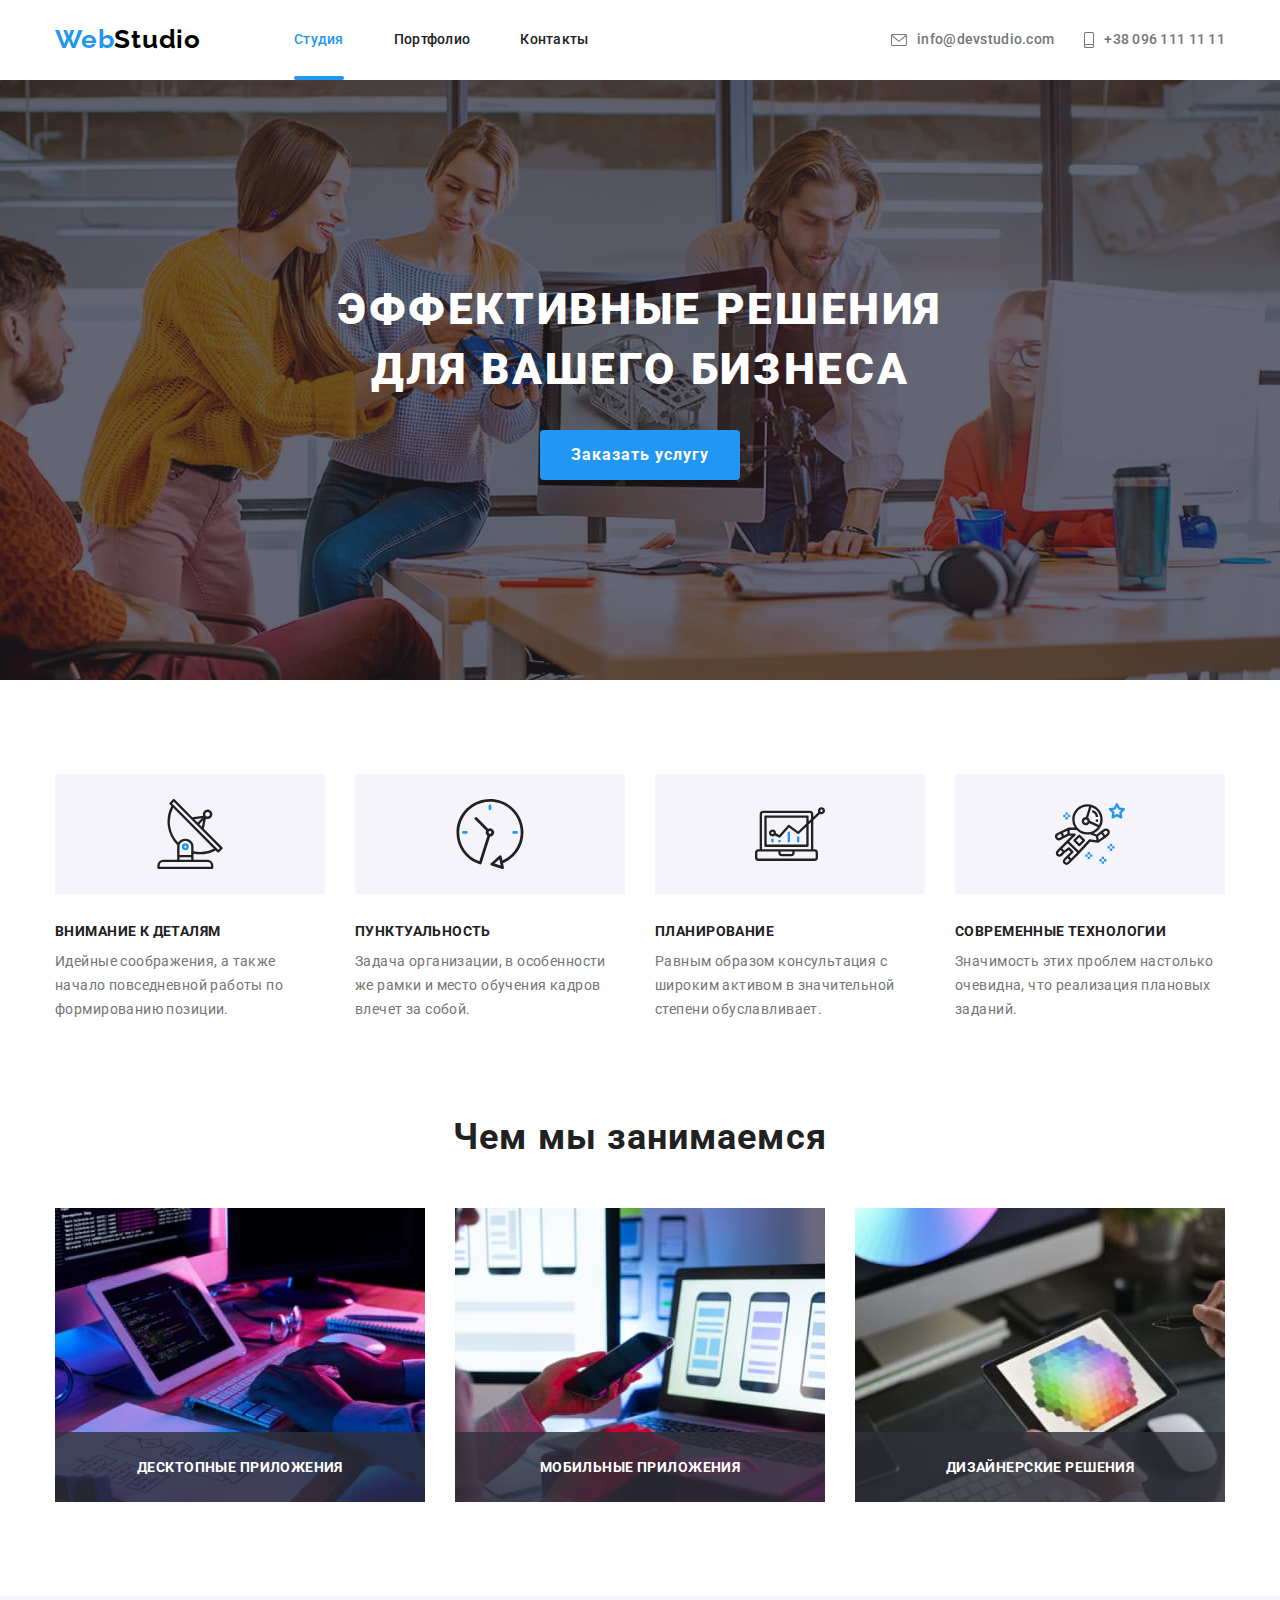
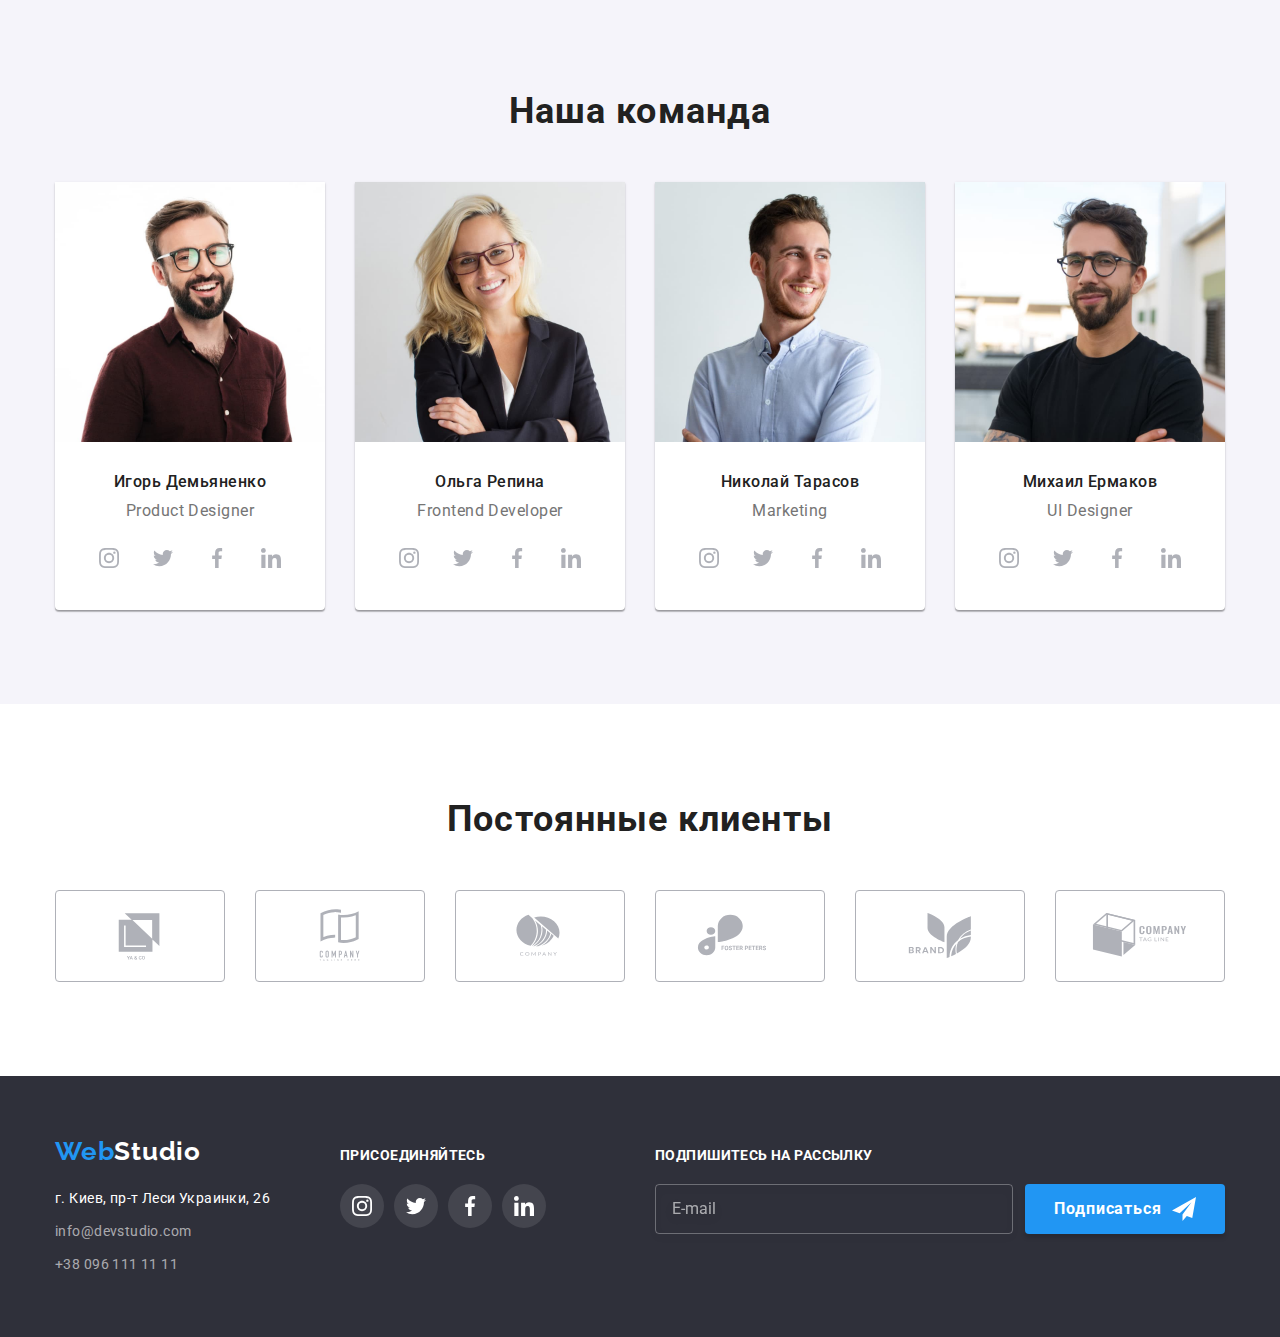
==== index.html @ e4713b00 "Initial commit" ====
<!DOCTYPE html>
<html lang="ru">
	<head>
		<meta charset="UTF-8" />
		<meta http-equiv="X-UA-Compatible" content="IE=edge" />
		<meta name="viewport" content="width=device-width, initial-scale=1.0" />
		<title lang="en">Web Studio</title>
		<!-- Fonts -->
		<link rel="preconnect" href="https://fonts.googleapis.com" />
		<link rel="preconnect" href="https://fonts.gstatic.com" crossorigin />
		<link
			href="https://fonts.googleapis.com/css2?family=Raleway:wght@700&family=Roboto:wght@400;500;700;900&display=swap"
			rel="stylesheet"
		/>
		<!-- Modern-normalize-->
		<link
			rel="stylesheet"
			href="https://cdnjs.cloudflare.com/ajax/libs/modern-normalize/1.1.0/modern-normalize.min.css"
		/>
		<!-- Styles -->
		<link rel="stylesheet" href="./css/styles.css" />
	</head>

	<body>
		<!--Cекція хедер-->
		<header>
			<div class="header-container container">
				<nav class="nav-container">
					<a class="header-logo logo link" lang="en" href="./index.html">Web<span class="logo-header">Studio</span></a>

					<ul class="site-nav list">
						<li class="items"><a class="link current-page" href="./index.html">Студия</a></li>
						<li class="items"><a class="link" href="./portfolio.html">Портфолио</a></li>
						<li class="items"><a class="link" href="#">Контакты</a></li>
					</ul>
				</nav>

				<ul class="header-contact list">
					<li class="items">
						<a class="link" href="mailto:info@devstudio.com">
							<svg class="header-contact-icon" width="16px" height="12px">
								<use href="./images/icons.svg#envelope"></use>
							</svg>
							info@devstudio.com</a
						>
					</li>
					<li class="items"
						><a class="link" href="tel:+380961111111">
							<svg class="header-contact-icon" width="10px" height="16px">
								<use href="./images/icons.svg#smartphone"></use>
							</svg>
							+38 096 111 11 11</a
						></li
					>
				</ul>
			</div>
		</header>

		<!--Cекція унікального контенту на сторінці-->
		<main>
			<!--Cекція герой-->
			<section class="hero">
				<div class="hero-container container">
					<h1 class="hero-title">
						Эффективные решения <br />
						для вашего бизнеса
					</h1>
					<button class="primary-button hero-btn" type="button" data-modal-open>Заказать услугу</button>
				</div>
			</section>

			<!--Cекція переваги компанії-->
			<section class="section benefits">
				<div class="container">
					<h2 class="visually-hidden">Преимущества компании</h2>
					<ul class="benefits-list list">
						<li class="benefits-items">
							<div class="benefits-pic">
								<svg class="benefits-icon" width="70px" height="70px">
									<use href="./images/icons.svg#antenna"></use>
								</svg>
							</div>
							<h3 class="subtitle">Внимание к деталям</h3>
							<p class="desc"> Идейные соображения, а также начало повседневной работы по формированию позиции. </p>
						</li>
						<li class="benefits-items">
							<div class="benefits-pic">
								<svg class="benefits-icon" width="70px" height="70px">
									<use href="./images/icons.svg#clock"></use>
								</svg>
							</div>
							<h3 class="subtitle">Пунктуальность</h3>
							<p class="desc"> Задача организации, в особенности же рамки и место обучения кадров влечет за собой. </p>
						</li>
						<li class="benefits-items">
							<div class="benefits-pic">
								<svg class="benefits-icon" width="70px" height="70px">
									<use href="./images/icons.svg#diagram"></use>
								</svg>
							</div>
							<h3 class="subtitle">Планирование</h3>
							<p class="desc"> Равным образом консультация с широким активом в значительной степени обуславливает. </p>
						</li>
						<li class="benefits-items">
							<div class="benefits-pic">
								<svg class="benefits-icon" width="70px" height="70px">
									<use href="./images/icons.svg#astronaut"></use>
								</svg>
							</div>
							<h3 class="subtitle">Современные технологии</h3>
							<p class="desc"> Значимость этих проблем настолько очевидна, что реализация плановых заданий. </p>
						</li>
					</ul>
				</div>
			</section>

			<!-- Ceкція work -->
			<section class="section work">
				<div class="container">
					<h2 class="title">Чем мы занимаемся</h2>
					<ul class="work-list list">
						<li class="work-items">
							<img src="./images/work-1.jpg" alt="Процесс написания кода" width="370" height="294" />
							<p class="work-desc">Десктопные приложения</p>
						</li>
						<li class="work-items">
							<img
								src="./images/work-2.jpg"
								alt="Работа с дизайном сайта для мобильной версии"
								width="370"
								height="294"
							/>
							<p class="work-desc">Мобильные приложения</p>
						</li>
						<li class="work-items">
							<img src="./images/work-3.jpg" alt="Работа с цветом" width="370" height="294" />
							<p class="work-desc">Дизайнерские решения</p>
						</li>
					</ul>
				</div>
			</section>

			<!-- Ceкція team -->
			<section class="section team">
				<div class="container">
					<h2 class="title">Наша команда</h2>
					<ul class="team-list list">
						<li class="team-item item">
							<img class="image" src="./images/team-1.jpg" alt="Игорь Демьяненко" width="270" height="260" />
							<div class="team-box">
								<h3 class="subtitle">Игорь Демьяненко</h3>
								<p class="desc" lang="en">Product Designer</p>
								<ul class="team-socials list">
									<li class="team-socials-item">
										<a class="team-socials-link" href="#" aria-label="instagram-link">
											<svg class="team-icon" width="20px" height="20px">
												<use href="./images/icons.svg#instagram"></use>
											</svg>
										</a>
									</li>
									<li class="team-socials-item"
										><a class="team-socials-link" href="#" aria-label="twitter-link">
											<svg class="team-icon" width="20px" height="20px">
												<use href="./images/icons.svg#twitter"></use></svg
										></a>
									</li>
									<li class="team-socials-item">
										<a class="team-socials-link" href="#" aria-label="facebook-link"
											><svg class="team-icon" width="20px" height="20px">
												<use href="./images/icons.svg#facebook"></use></svg
										></a>
									</li>
									<li class="team-socials-item">
										<a class="team-socials-link" href="#" aria-label="linkedin-link"
											><svg class="team-icon" width="20px" height="20px">
												<use href="./images/icons.svg#linkedin"></use></svg
										></a>
									</li>
								</ul>
							</div>
						</li>
						<li class="team-item item">
							<img class="image" src="./images/team-2.jpg" alt="Ольга Репина" width="270" height="260" />
							<div class="team-box">
								<h3 class="subtitle">Ольга Репина</h3>
								<p class="desc" lang="en">Frontend Developer</p>
								<ul class="team-socials list">
									<li class="team-socials-item">
										<a class="team-socials-link" href="#" aria-label="instagram-link">
											<svg class="team-icon" width="20px" height="20px">
												<use href="./images/icons.svg#instagram"></use>
											</svg>
										</a>
									</li>
									<li class="team-socials-item"
										><a class="team-socials-link" href="#" aria-label="twitter-link">
											<svg class="team-icon" width="20px" height="20px">
												<use href="./images/icons.svg#twitter"></use></svg
										></a>
									</li>
									<li class="team-socials-item">
										<a class="team-socials-link" href="#" aria-label="facebook-link"
											><svg class="team-icon" width="20px" height="20px">
												<use href="./images/icons.svg#facebook"></use></svg
										></a>
									</li>
									<li class="team-socials-item">
										<a class="team-socials-link" href="#" aria-label="linkedin-link"
											><svg class="team-icon" width="20px" height="20px">
												<use href="./images/icons.svg#linkedin"></use></svg
										></a>
									</li>
								</ul>
							</div>
						</li>
						<li class="team-item item">
							<img class="image" src="./images/team-3.jpg" alt="Николай Тарасов" width="270" height="260" />
							<div class="team-box">
								<h3 class="subtitle">Николай Тарасов</h3>
								<p class="desc" lang="en">Marketing</p>
								<ul class="team-socials list">
									<li class="team-socials-item">
										<a class="team-socials-link" href="#" aria-label="instagram-link">
											<svg class="team-icon" width="20px" height="20px">
												<use href="./images/icons.svg#instagram"></use>
											</svg>
										</a>
									</li>
									<li class="team-socials-item"
										><a class="team-socials-link" href="#" aria-label="twitter-link">
											<svg class="team-icon" width="20px" height="20px">
												<use href="./images/icons.svg#twitter"></use></svg
										></a>
									</li>
									<li class="team-socials-item">
										<a class="team-socials-link" href="#" aria-label="facebook-link"
											><svg class="team-icon" width="20px" height="20px">
												<use href="./images/icons.svg#facebook"></use></svg
										></a>
									</li>
									<li class="team-socials-item">
										<a class="team-socials-link" href="#" aria-label="linkedin-link"
											><svg class="team-icon" width="20px" height="20px">
												<use href="./images/icons.svg#linkedin"></use></svg
										></a>
									</li>
								</ul>
							</div>
						</li>
						<li class="team-item item">
							<img class="image" src="./images/team-4.jpg" alt="Михаил Ермаков" width="270" height="260" />
							<div class="team-box">
								<h3 class="subtitle">Михаил Ермаков</h3>
								<p class="desc" lang="en">UI Designer</p>
								<ul class="team-socials list">
									<li class="team-socials-item">
										<a class="team-socials-link" href="#" aria-label="instagram-link">
											<svg class="team-icon" width="20px" height="20px">
												<use href="./images/icons.svg#instagram"></use>
											</svg>
										</a>
									</li>
									<li class="team-socials-item"
										><a class="team-socials-link" href="#" aria-label="twitter-link">
											<svg class="team-icon" width="20px" height="20px">
												<use href="./images/icons.svg#twitter"></use></svg
										></a>
									</li>
									<li class="team-socials-item">
										<a class="team-socials-link" href="#" aria-label="facebook-link"
											><svg class="team-icon" width="20px" height="20px">
												<use href="./images/icons.svg#facebook"></use></svg
										></a>
									</li>
									<li class="team-socials-item">
										<a class="team-socials-link" href="#" aria-label="linkedin-link"
											><svg class="team-icon" width="20px" height="20px">
												<use href="./images/icons.svg#linkedin"></use></svg
										></a>
									</li>
								</ul>
							</div>
						</li>
					</ul>
				</div>
			</section>

			<!-- Секція clients -->
			<section class="section clients">
				<div class="container">
					<h2 class="clients-title title">Постоянные клиенты</h2>
					<ul class="clients-list list">
						<li class="clients-item item"
							><a class="clients-link link" href="#"
								><svg class="clients-icon" width="106px" height="60px">
									<use href="./images/icons.svg#logo-1"></use></svg></a
						></li>
						<li class="clients-item item"
							><a class="clients-link link" href="#"
								><svg class="clients-icon" width="106px" height="60px">
									<use href="./images/icons.svg#logo-2"></use></svg></a
						></li>
						<li class="clients-item item"
							><a class="clients-link link" href="#"
								><svg class="clients-icon" width="106px" height="60px">
									<use href="./images/icons.svg#logo-3"></use></svg></a
						></li>
						<li class="clients-item item"
							><a class="clients-link link" href="#"
								><svg class="clients-icon" width="106px" height="60px">
									<use href="./images/icons.svg#logo-4"></use></svg></a
						></li>
						<li class="clients-item item"
							><a class="clients-link link" href="#"
								><svg class="clients-icon" width="106px" height="60px">
									<use href="./images/icons.svg#logo-5"></use></svg></a
						></li>
						<li class="clients-item item"
							><a class="clients-link link" href="#"
								><svg class="clients-icon" width="106px" height="60px">
									<use href="./images/icons.svg#logo-6"></use></svg></a
						></li>
					</ul>
				</div>
			</section>
		</main>

		<!--Cекція футер-->
		<footer class="footer">
			<div class="footer-container container">
				<div class="fotter-adress-block">
					<a class="footer-logo logo link" lang="en" href="./index.html">Web<span class="logo-footer">Studio</span></a>
					<address>
						<ul class="list">
							<li class="address-items">
								<a
									class="address link"
									href="https://goo.gl/maps/EDcTi23JJFDcdNwB6"
									target="_blank"
									rel="noopener norefferer "
								>
									г. Киев, пр-т Леси Украинки, 26
								</a>
							</li>
							<li class="address-items">
								<a class="contact link" href="mailto:info@devstudio.com">info@devstudio.com</a>
							</li>
							<li class="address-items">
								<a class="contact link" href="tel:+380961111111">+38 096 111 11 11</a>
							</li>
						</ul>
					</address>
				</div>
				<div class="footer-socials-block">
					<strong class="footer-socials-subtitle">Присоединяйтесь</strong>
					<ul class="footer-socials list">
						<li class="footer-socials-item">
							<a class="footer-socials-link" href="#" aria-label="instagram-link">
								<svg class="footer-socials-icon" width="20px" height="20px">
									<use href="./images/icons.svg#instagram"></use>
								</svg>
							</a>
						</li>
						<li class="footer-socials-item">
							<a class="footer-socials-link" href="#" aria-label="twitter-link">
								<svg class="footer-socials-icon" width="20px" height="20px">
									<use href="./images/icons.svg#twitter"></use></svg
							></a>
						</li>
						<li class="footer-socials-item">
							<a class="footer-socials-link" href="#" aria-label="facebook-link"
								><svg class="footer-socials-icon" width="20px" height="20px">
									<use href="./images/icons.svg#facebook"></use></svg
							></a>
						</li>
						<li class="footer-socials-item">
							<a class="footer-socials-link" href="#" aria-label="linkedin-link"
								><svg class="footer-socials-icon" width="20px" height="20px">
									<use href="./images/icons.svg#linkedin"></use></svg
							></a>
						</li>
					</ul>
				</div>
				<div class="footer-form-feild">
					<strong class="footer-form-subtitle">Подпишитесь на рассылку</strong>

					<form class="footer-form" autocomplete="off">
						<input
							class="footer-form-input"
							type="email"
							name="mailing-email"
							id="mailing-email"
							placeholder="E-mail"
						/>
						<button class="primary-button footer-btn" type="submit">
							Подписаться
							<svg class="footer-form-icon" width="24px" height="24px">
								<use href="./images/icons.svg#icon-send"></use>
							</svg>
						</button>
					</form>
				</div>
			</div>
		</footer>

		<!-- Модальне вікно -->
		<div class="backdrop is-hidden" data-modal>
			<div class="modal">
				<button class="modal-close-btn" type="button" data-modal-close>
					<svg width="18px" height="18px">
						<use href="./images/icons.svg#icon-close"></use>
					</svg>
				</button>
				<form class="modal-form" autocomplete="off">
					<p class="modal-form-subtitle">Оставьте свои данные, мы вам перезвоним</p>

					<label class="modal-form-label" for="user-name">Имя</label>
					<div class="modal-form-field">
						<input class="modal-form-input" type="text" name="name" id="user-name" required />
						<svg class="modal-form-icon" width="18px" height="18px">
							<use href="./images/icons.svg#person-black"></use>
						</svg>
					</div>

					<label class="modal-form-label" for="phone_number">Телефон</label>
					<div class="modal-form-field">
						<input class="modal-form-input" type="tel" name="tel" id="phone_number" required />
						<svg class="modal-form-icon" width="20px" height="20px">
							<use href="./images/icons.svg#phone-black"></use></svg
					></div>

					<label class="modal-form-label" for="user-email">Почта</label>
					<div class="modal-form-field">
						<input class="modal-form-input" type="email" name="email" id="user-email" required />
						<svg class="modal-form-icon" width="18px" height="18px">
							<use href="./images/icons.svg#email-black"></use></svg
					></div>

					<label class="modal-form-label" for="user-coment">Комментарий</label>
					<textarea class="modal-form-textarea" name="coment" id="user-coment" placeholder="Введите текст"></textarea>

					<label class="modal-form-checkbox">
						<input class="modal-agreement-input visually-hidden" type="checkbox" name="user-agreement" required />
						<span class="modal-agreement-wrapper">
							<svg class="modal-agreement-icon" width="16px" height="15px">
								<use href="./images/icons.svg#icon-check"></use>
							</svg>
						</span>
						<span class="modal-agreement-text"
							>Соглашаюсь с рассылкой и принимаю
							<span class="modal-agreement-contract">Условия договора </span>
						</span>
					</label>

					<button class="primary-button modal-submit-btn" type="submit">Отправить</button>
				</form>
			</div>
		</div>
		<script src="./js/modal.js"></script>
	</body>
</html>
---- css/styles.css ----
/* Колір основного тексту #212121; */
/* Колір другорядного тексту #757575; */
/* Колір  акценту  #2196F3; */
/* Білий колір #ffffff */
/* Колір другорядного фону #F5F4FA */
/* Колір фону hero та футера background: #2F303A */

:root {
	/* Colors */
	--primary-text-color: #212121;
	--desc-text-color: #757575;
	--accent-color: #2196f3;
	--light-text-color: #ffffff;
	--address-text-color: rgba(255, 255, 255, 0.6);
	--logo-dark-color: #000000;

	--hover-btn-color: #188ce8;
	--main-background-color: #ffffff;
	--primary-background-color: #2f303a;
	--secondary-background-color: #f5f4fa;
	--primary-icon-color: #afb1b8;

	/* Fonts */
	--primary-font-family: "Roboto", sans-serif;
	--secondary-font-family: "Raleway", sans-serif;

	--primary-font-size: 14px;
	--primary-letter-spacing: 0.03em;

	/* Others */
	--items: 3;
	--indent: 30px;

	--transition-color: color 250ms cubic-bezier(0.4, 0, 0.2, 1);
	--transition-background-color: background-color 250ms cubic-bezier(0.4, 0, 0.2, 1);
	--anim-fast: 250ms cubic-bezier(0.4, 0, 0.2, 1);
}

body {
	background-color: var(--main-background-color);
	color: var(--primary-text-color);

	font-family: var(--primary-font-family);
	font-size: var(--primary-font-size);
	letter-spacing: var(--primary-letter-spacing);
}

/* Reset */

h1,
h2,
h3,
h4,
p {
	margin: 0;
}

img {
	display: block;
	max-width: 100%;
	height: auto;
}

/* Common styles start */

.visually-hidden {
	position: absolute;
	width: 1px;
	height: 1px;
	margin: -1px;
	border: 0;
	padding: 0;

	white-space: nowrap;
	clip-path: inset(100%);
	clip: rect(0 0 0 0);
	overflow: hidden;
}

.logo {
	color: var(--accent-color);

	font-family: var(--secondary-font-family);
	font-weight: 700;
	font-size: 26px;
	line-height: 1.19;
	letter-spacing: var(--primary-letter-spacing);
}

.section {
	padding-top: 94px;
	padding-bottom: 94px;
}

.list {
	padding: 0;
	margin: 0;
	list-style: none;
}

.link {
	text-decoration: none;
}

.title {
	font-size: 36px;
	line-height: 1.17;
	text-align: center;
	letter-spacing: var(--primary-letter-spacing);
}

.container {
	width: 1200px;
	margin-left: auto;
	margin-right: auto;
	padding-left: 15px;
	padding-right: 15px;
}

.primary-button {
	display: flex;
	min-width: 200px;
	min-height: 50px;
	margin-left: auto;
	margin-right: auto;
	padding: 0;
	justify-content: center;
	align-items: center;

	color: var(--light-text-color);
	background-color: var(--accent-color);

	font-family: inherit;
	font-weight: 700;
	font-size: 16px;
	line-height: 1.88;

	text-align: center;
	letter-spacing: 0.06em;
	border: none;

	box-shadow: 0px 4px 4px rgba(0, 0, 0, 0.15);
	border-radius: 4px;

	cursor: pointer;
}

/* Common styles end */

/* Header */
.header-container {
	display: flex;
}

/* Site-nav */

.nav-container {
	display: flex;
	align-items: center;
}

.header-logo {
	margin-right: 93px;
	padding-top: 24px;
	padding-bottom: 25px;
}

.logo-header {
	color: var(--logo-dark-color);
}

.site-nav {
	display: flex;
}

.site-nav .items:not(:last-child) {
	margin-right: 50px;
}

.site-nav .link {
	display: block;
	padding-top: 32px;
	padding-bottom: 0px;
	color: inherit;

	font-weight: 500;
	line-height: 1.14;
	letter-spacing: 0.02em;

	transition: var(--transition-color);
}

.site-nav .current-page,
.site-nav .link:hover,
.site-nav .link:focus {
	color: var(--accent-color);
}

.site-nav .current-page::after {
	content: "";
	display: block;
	width: 100%;
	height: 4px;
	margin-top: 28px;

	background-color: var(--accent-color);
	border-radius: 2px;
}

/* Contact */

.header-contact {
	display: flex;
	margin-left: auto;
	align-items: center;
}

.header-contact > .items:not(:last-child) {
	margin-right: 30px;
}

.header-contact .link {
	display: flex;
	padding-top: 32px;
	padding-bottom: 32px;
	align-items: center;
	color: var(--desc-text-color);

	font-weight: 500;
	line-height: 1.14;
	letter-spacing: 0.02em;

	transition: var(--transition-color);
}

.header-contact .link:hover,
.header-contact .link :focus {
	color: var(--accent-color);
}

.header-contact-icon {
	margin-right: 10px;
	fill: currentColor;
}

/* Hero */
.hero {
	padding-top: 200px;
	padding-bottom: 200px;
	margin-left: auto;
	margin-right: auto;
	max-width: 1600px;
	height: 600px;

	background-color: var(--primary-background-color);
	background-image: linear-gradient(rgba(47, 48, 58, 0.4), rgba(47, 48, 58, 0.4)), url(../images/hero-img.jpg);

	background-repeat: no-repeat;
	background-position: center;
	background-size: cover;
}

.hero-title {
	margin-bottom: 30px;
	color: var(--light-text-color);

	font-weight: 900;
	font-size: 44px;
	line-height: 1.36;
	text-align: center;
	letter-spacing: 0.06em;
	text-transform: uppercase;
}

/* Hero Button */

.hero-btn {
	transition: var(--transition-background-color);
}

.hero-btn:hover,
.hero-btn:focus {
	background-color: var(--hover-btn-color);
}

/* Benefits */
.benefits-list {
	display: flex;
}

.benefits-items {
	width: 270px;
}

.benefits-items:not(:last-child) {
	margin-right: 30px;
}

.benefits-pic {
	display: flex;
	margin-bottom: 30px;
	justify-content: center;
	align-items: center;
	height: 120px;

	background-color: var(--secondary-background-color);
}

.benefits .subtitle {
	margin-bottom: 10px;

	font-size: 14px;
	line-height: 1.14;
	letter-spacing: var(--primary-letter-spacing);
	text-transform: uppercase;
}

.benefits .desc {
	color: var(--desc-text-color);
	line-height: 1.71;
	letter-spacing: var(--primary-letter-spacing);
	text-align: left;
}

/* Work */
.work {
	padding-top: 0;
}

.work .title {
	margin-bottom: 50px;
}

.work-list {
	display: flex;
}

.work-items:not(:last-child) {
	margin-right: 30px;
}

.work-items {
	position: relative;
}

.work-desc {
	position: absolute;
	display: flex;
	justify-content: center;
	bottom: 0;
	align-items: center;

	width: 100%;
	height: 70px;

	font-weight: 700;
	line-height: 1, 14;
	text-align: center;
	text-transform: uppercase;
	color: var(--light-text-color);
	background: rgba(47, 48, 58, 0.8);
}

/* Team */
.team {
	background-color: var(--secondary-background-color);
}

.team .title {
	margin-bottom: 50px;
}

.team-list {
	display: flex;
}

.team-item {
	margin-right: 30px;

	background-color: var(--main-background-color);
	box-shadow: 0px 1px 3px rgba(0, 0, 0, 0.12), 0px 1px 1px rgba(0, 0, 0, 0.14), 0px 2px 1px rgba(0, 0, 0, 0.2);
	border-radius: 0px 0px 4px 4px;
}

.team-item:last-child {
	margin: 0;
}

.team-box {
	padding-top: 30px;
	padding-bottom: 30px;
}

.team .subtitle,
.team .desc {
	font-size: 16px;
	line-height: 1.19;

	text-align: center;
	letter-spacing: 0.03em;
}

.team .subtitle {
	margin-bottom: 10px;
	font-weight: 500;
}

.team .desc {
	margin-bottom: 16px;

	color: var(--desc-text-color);
}

.team-socials {
	display: flex;
	justify-content: center;
}

.team-socials-item:not(:last-child) {
	margin-right: 10px;
}

.team-socials-item {
	width: 44px;
	height: 44px;
}

.team-socials-link {
	display: flex;
	width: 100%;
	height: 100%;
	align-items: center;
	justify-content: center;

	color: var(--primary-icon-color);
	border-radius: 50%;

	transition: var(--transition-color), var(--transition-background-color);
}

.team-icon {
	fill: currentColor;
}

.team-socials-link:hover,
.team-socials-link:focus {
	background-color: var(--accent-color);
	color: var(--light-text-color);
}

/* Clients */

.clients-title {
	margin-bottom: 50px;
}

.clients-list {
	display: flex;
}

.clients-link {
	display: flex;
	justify-content: center;
	align-items: center;

	width: 170px;
	height: 92px;

	color: var(--primary-icon-color);
	border: 1px solid var(--primary-icon-color);
	border-radius: 4px;

	transition: var(--transition-color), border-color var(--anim-fast);
}

.clients-item:not(:last-child) {
	margin-right: 30px;
}

.clients-link:hover,
.clients-link:focus {
	color: var(--accent-color);
	border-color: var(--accent-color);
}

.clients-icon {
	fill: currentColor;
}

/* Footer */
.footer {
	padding-top: 60px;
	padding-bottom: 60px;
	background-color: var(--primary-background-color);
}

.footer-logo {
	display: inline-block;
	margin-bottom: 20px;
}

.logo-footer,
.footer .address {
	color: var(--light-text-color);
}

.address-items:not(:last-child) {
	margin-bottom: 9px;
}

.footer .contact {
	color: var(--address-text-color);
}

.footer .address,
.footer .contact {
	transition: var(--transition-color);
}

.footer .address:hover,
.footer .address:focus,
.footer .contact:hover,
.footer .contact:focus {
	color: var(--accent-color);
}

.footer .address,
.footer .contact {
	font-style: normal;
	line-height: 1.71;
	letter-spacing: var(--primary-letter-spacing);
}

/* Footer socials */

.footer-container {
	display: flex;
	align-items: baseline;
}

.footer-socials-block {
	margin-left: 70px;
}

.footer-socials-subtitle,
.footer-form-subtitle {
	display: block;
	margin-bottom: 20px;

	font-family: "Roboto";
	font-style: normal;
	font-weight: 700;
	line-height: 1.14;
	text-transform: uppercase;

	color: var(--light-text-color);
}

.footer-socials {
	display: flex;
	justify-content: center;
}

.footer-socials-item:not(:last-child) {
	margin-right: 10px;
}

.footer-socials-item {
	width: 44px;
	height: 44px;
}

.footer-socials-link {
	display: flex;
	width: 100%;
	height: 100%;
	align-items: center;
	justify-content: center;

	color: var(--light-text-color);
	background: rgba(255, 255, 255, 0.1);
	border-radius: 50%;

	transition: var(--transition-background-color);
}

.footer-socials-icon {
	fill: currentColor;
}

.footer-socials-link:hover,
.footer-socials-link:focus {
	background-color: var(--accent-color);
}

.footer-form {
	position: relative;
	display: flex;
	
}

.footer-form-feild {
margin-left: auto;
}


.footer-form-input {
	margin-right: 12px;
	padding: 15px 16px;
	width: 358px;
	height: 50px;

	background-color: transparent;
	border: 1px solid rgba(255, 255, 255, 0.3);
	filter: drop-shadow(0px 4px 4px rgba(0, 0, 0, 0.15));
	border-radius: 4px;
	color: var(--light-text-color);
}


.footer-form-input::placeholder{

	font-size: 16px;
	line-height: 1.25;
		
	color: var(--address-text-color);

}



.footer-form-icon {
	margin-left: 10px;
	fill: currentColor;
}

/* Modal window */

.backdrop {
	position: fixed;
	top: 0;
	left: 0;
	width: 100%;
	height: 100%;

	background: rgba(0, 0, 0, 0.2);

	opacity: 1;
	visibility: visible;
	pointer-events: initial;

	transition: opacity 500ms cubic-bezier(0.4, 0, 0.2, 1), visibility 500ms cubic-bezier(0.4, 0, 0.2, 1);
}

.backdrop.is-hidden {
	opacity: 0;
	visibility: hidden;
	pointer-events: none;

	transform: scale(4) rotateZ(90deg);
	transition: opacity 800ms cubic-bezier(0.4, 0, 0.2, 1), visibility 800ms cubic-bezier(0.4, 0, 0.2, 1),
		transform 1600ms cubic-bezier(0.4, 0, 0.2, 1);
}

.modal {
	position: absolute;
	top: 50%;
	left: 50%;
	transform: translateX(-50%) translateY(-50%);

	padding: 40px;
	width: 528px;
	height: 581px;

	background: #ffffff;
	box-shadow: 0px 1px 3px rgba(0, 0, 0, 0.12), 0px 1px 1px rgba(0, 0, 0, 0.14), 0px 2px 1px rgba(0, 0, 0, 0.2);
	border-radius: 4px;
}

.modal-close-btn {
	position: absolute;
	top: 8px;
	right: 8px;

	display: flex;
	align-items: center;
	justify-content: center;
	width: 30px;
	height: 30px;
	padding: 0;

	fill: currentColor;
	background: #ffffff;
	border: 1px solid rgba(0, 0, 0, 0.1);
	border-radius: 50%;
	cursor: pointer;

	transition: var(--transition-color)
}

.modal-form-subtitle {
	display: block;
	margin-bottom: 12px;

	font-weight: 700;
	font-size: 20px;
	line-height: 23px;
	text-align: center;
}

.modal-form-label {
	display: block;
	margin-bottom: 4px;

	font-weight: 400;
	font-size: 12px;
	line-height: 1, 17;
	letter-spacing: 0.01em;
	color: var(--desc-text-color);
}

.modal-form-input,
.modal-form-textarea {
	display: block;
	width: 100%;

	border: 1px solid rgba(33, 33, 33, 0.2);
	border-radius: 4px;
}

.modal-form-input {
	height: 40px;
	padding: 11px 12px 11px 42px;
	transition: var(--transition-color), border-color var(--anim-fast);
}

.modal-form-field {
	position: relative;
	margin-bottom: 10px;
}

.modal-form-icon {
	position: absolute;
	top: 50%;
	left: 12px;
	transform: translateY(-50%);
	fill: currentColor;

	transition: var(--transition-color);
}

.modal-form-textarea {
	margin-bottom: 20px;
	padding: 12px;
	height: 120px;
	resize: none;

	transition: var(--transition-color), border-color var(--anim-fast);
}

.modal-close-btn:hover,
.modal-close-btn:focus,
.modal-form-field:focus-within {
	color: var(--accent-color);
}



.modal-form-input:focus,
.modal-form-textarea:focus {
	color: #000000;
	outline: transparent;
}

.modal-form-input:hover,
.modal-form-textarea:hover,
.modal-form-input:focus,
.modal-form-textarea:focus {
	border-color: var(--accent-color);

}



.modal-form-textarea::placeholder {
	font-size: 12px;
	line-height: 14px;
	letter-spacing: 0.01em;

	color: rgba(117, 117, 117, 0.5);
}

/* Agreement */

.modal-form-checkbox {
	display: flex;
	align-items: center;
	justify-content: center;
	margin-bottom: 30px;
}

.modal-agreement-wrapper {
	margin-right: 9px;
}

.modal-agreement-icon {
	fill: var(--light-text-color);
	border: 2px solid var(--primary-text-color);
	border-radius: 2px;

	transition: var(--transition-background-color), border-color var(--anim-fast);
}

.modal-agreement-input:checked + .modal-agreement-wrapper .modal-agreement-icon {
	background-color: var(--accent-color);
	border-color: var(--accent-color);
}

.modal-agreement-text {
	line-height: 1.71;
	color: #757575;

	user-select: none;
}

.modal-agreement-contract {
	text-decoration-line: underline;
	color: #2196f3;
}



.modal-submit-btn {
	transition: var(--transition-background-color);
}

.modal-submit-btn:hover,
.modal-submit-btn:focus {
	background-color: var(--hover-btn-color);
}
















/* Portfolio Page*/
.portfolio {
	padding-top: 94px;
	padding-bottom: 94px;
	border-top: 1px solid #ececec;
}

/* Portfolio Button */
.button-list {
	display: flex;
	margin-bottom: 34px;
	justify-content: center;
}

.btn-items:not(:last-child) {
	margin-right: 8px;
}

.portfolio-btn {
	padding: 6px 22px;

	font-family: inherit;
	font-weight: 500;
	font-size: 16px;
	line-height: 1.62;
	text-align: center;
	letter-spacing: var(--primary-letter-spacing);
	border: none;
	background-color: var(--secondary-background-color);
	border-radius: 4px;

	transition: var(--transition-color), var(--transition-background-color), box-shadow var(--anim-fast);
}

.current-btn,
.portfolio-btn:hover,
.portfolio-btn:focus {
	color: var(--light-text-color);
	background-color: var(--accent-color);
	box-shadow: 0px 3px 1px rgba(0, 0, 0, 0.1), 0px 1px 2px rgba(0, 0, 0, 0.08), 0px 2px 2px rgba(0, 0, 0, 0.12);
}

.portfolio-btn:hover,
.portfolio-btn:focus {
	cursor: pointer;
}

/* Portfolio works */

.portfolio-works {
	display: flex;
	flex-wrap: wrap;
	margin: calc(-1 * var(--indent) / 2);
}

.portfolio-items {
	flex-basis: calc((100% - (var(--indent)) * var(--items)) / var(--items));
	margin: calc(var(--indent) / 2);
}

.portfolio-link {
	display: block;
	transition: box-shadow var(--anim-fast);
}

.portfolio-link:hover,
.portfolio-link:focus {
	box-shadow: 0px 1px 1px rgba(0, 0, 0, 0.12), 0px 4px 4px rgba(0, 0, 0, 0.06), 1px 4px 6px rgba(0, 0, 0, 0.16);
}
.portfolio-thumb {
	position: relative;

	overflow: hidden;
}

.portfolio-text-thumb {
	position: absolute;
	display: flex;
	justify-content: center;
	align-items: center;
	top: 0;
	left: 0;
	width: 100%;
	height: 100%;

	font-size: 18px;
	line-height: 1.56;
	color: var(--light-text-color);
	background: rgba(33, 150, 243, 0.9);

	transition: transform var(--anim-fast);
	transform: translateY(100%);
	overflow: hidden;
	/* opacity: 0; */
}

.portfolio-link:hover .portfolio-text-thumb,
.portfolio-link:focus .portfolio-text-thumb {
	transform: none;
}

.portfolio-text {
	width: 322px;
}

.portfolio-box {
	padding: 20px 24px;

	border: 1px solid #eeeeee;
	border-top: none;
}

.portfolio .subtitle {
	margin-bottom: 4px;

	color: var(--primary-text-color);

	font-size: 18px;
	line-height: 2;
	letter-spacing: 0.06em;
}

.portfolio .desc {
	color: var(--desc-text-color);
	font-size: 16px;
	line-height: 1.88;
	letter-spacing: var(--primary-letter-spacing);
}
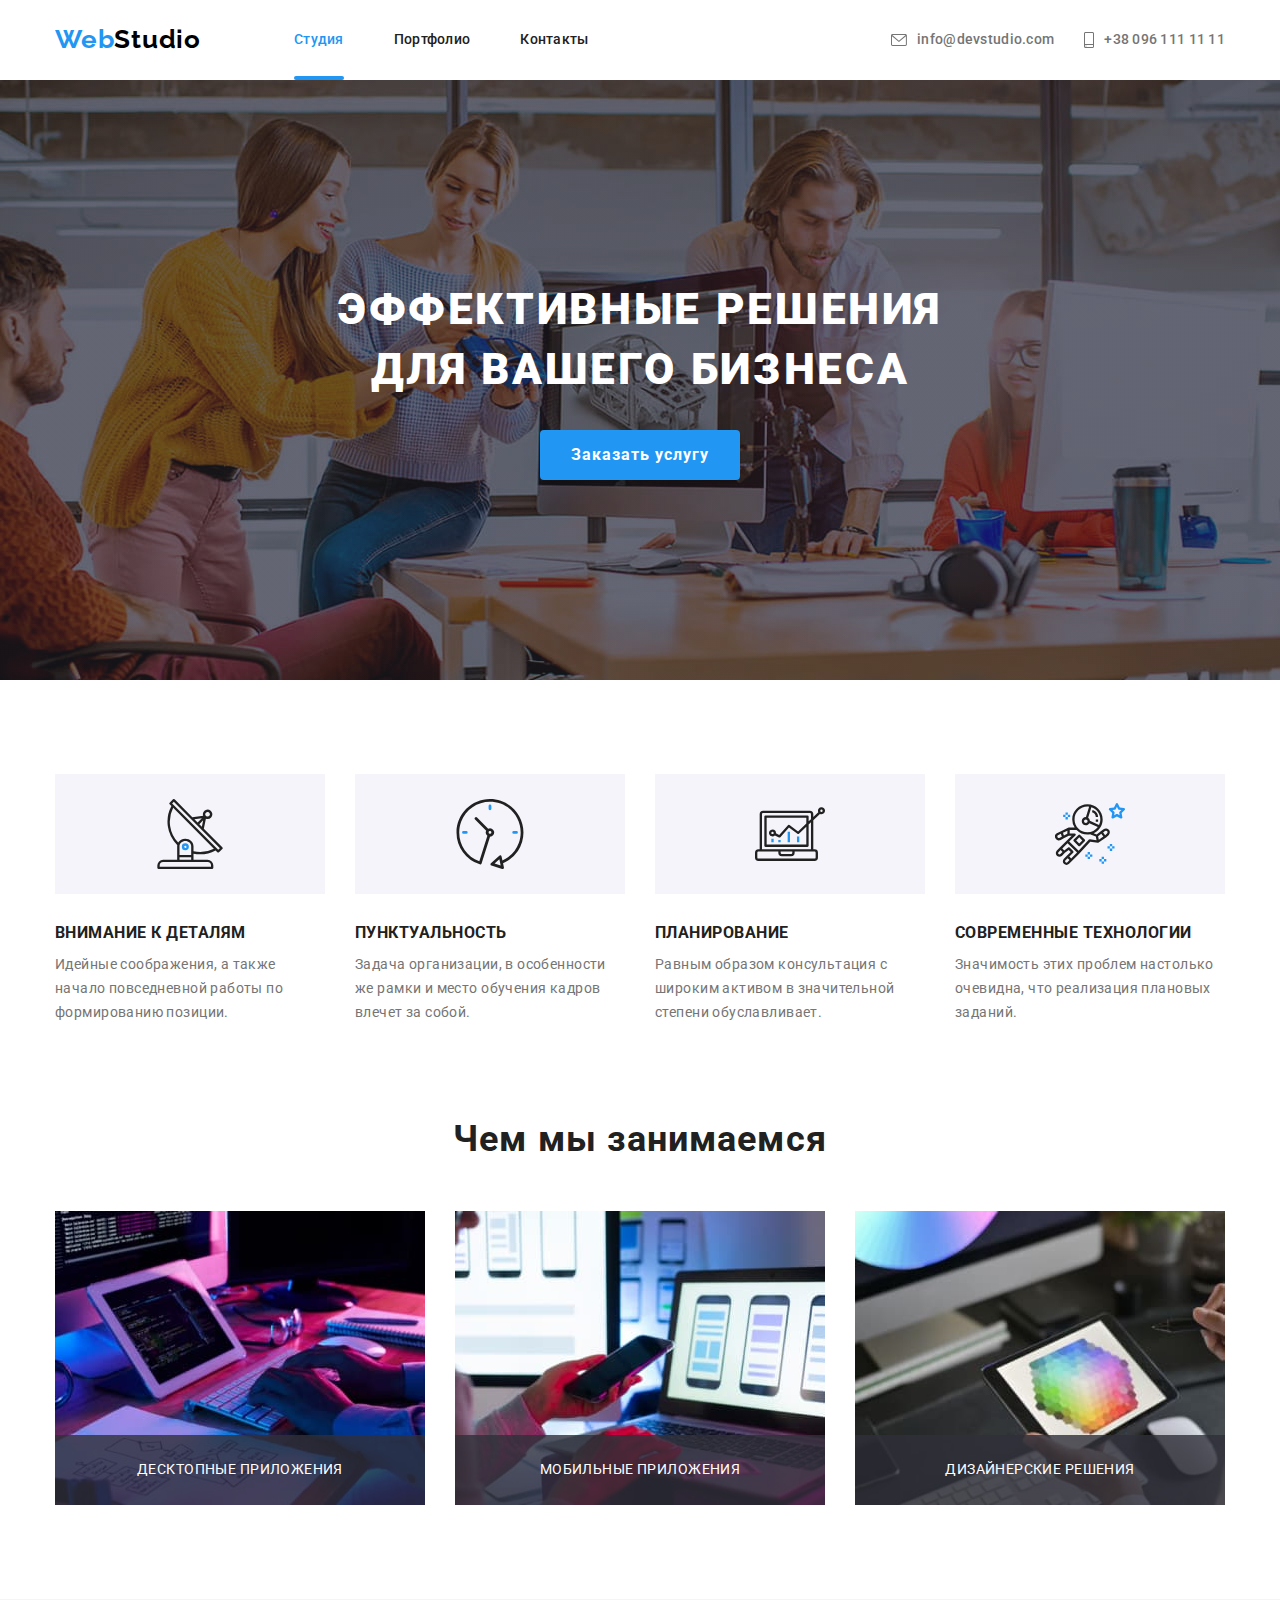
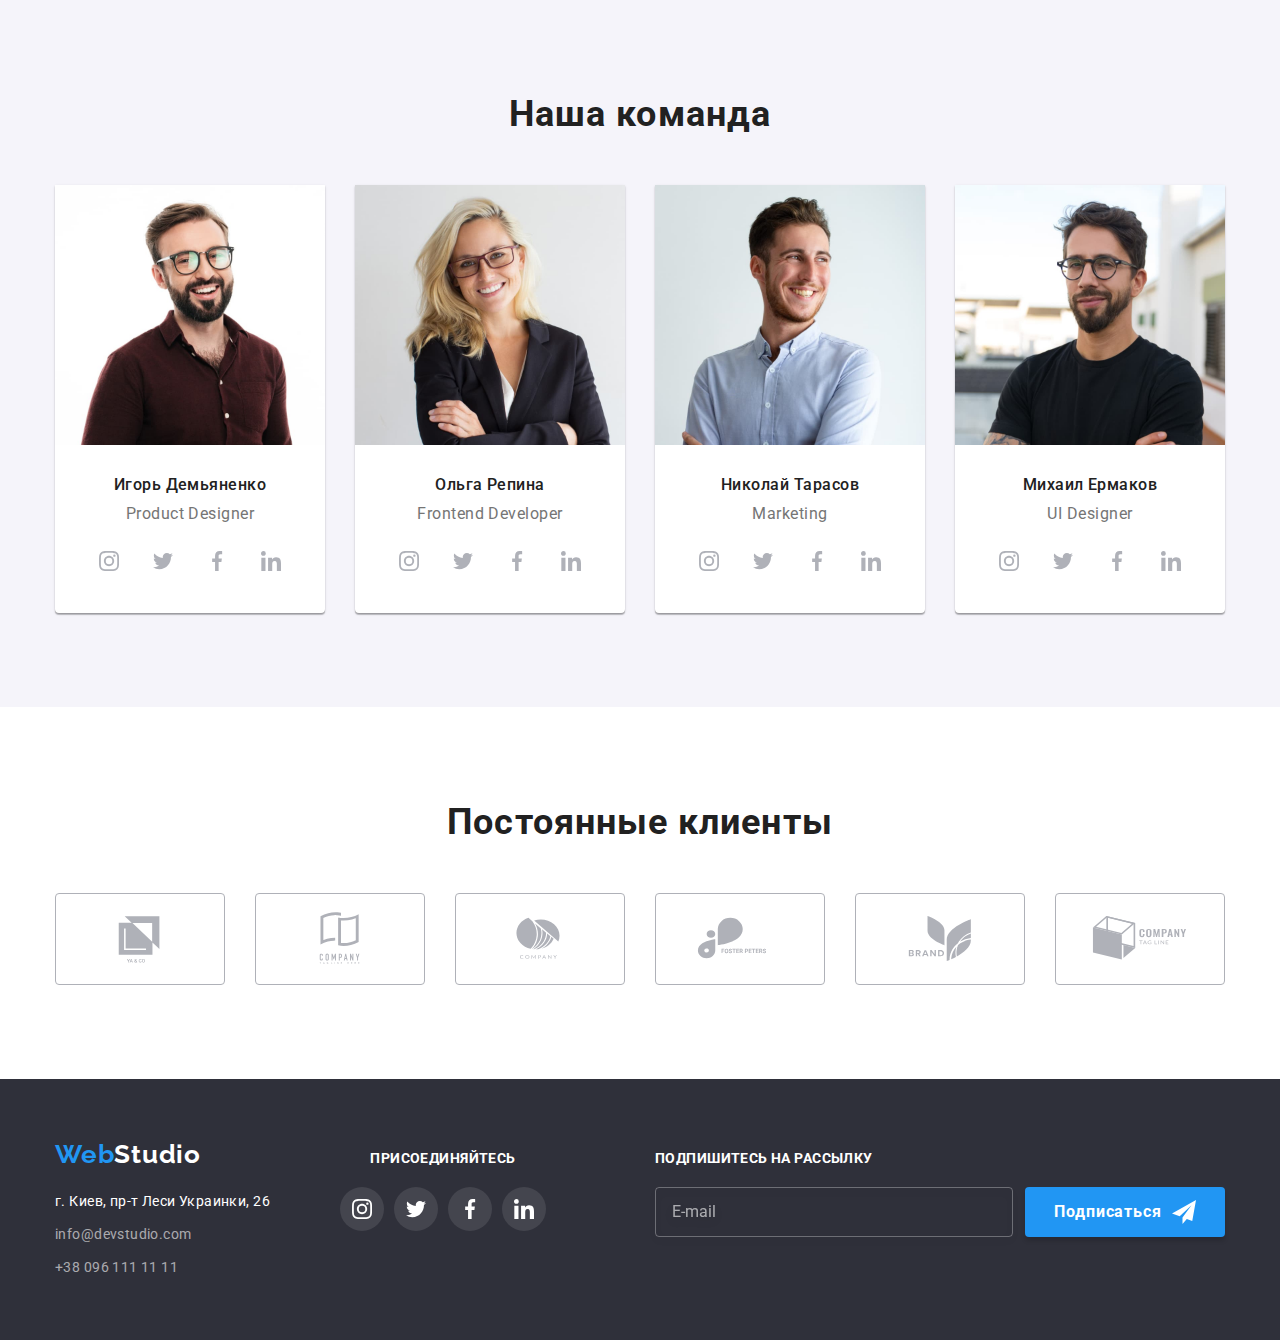
==== commit 5b361f2a: "Cтворює папку sass, в якій лежать всі файли стилів препроцесора" ====
--- a/index.html
+++ b/index.html
@@ -18,35 +18,38 @@
 			href="https://cdnjs.cloudflare.com/ajax/libs/modern-normalize/1.1.0/modern-normalize.min.css"
 		/>
 		<!-- Styles -->
+		<link rel="stylesheet" href="./css/main.min.css" />
 		<link rel="stylesheet" href="./css/styles.css" />
 	</head>
 
 	<body>
 		<!--Cекція хедер-->
-		<header>
-			<div class="header-container container">
-				<nav class="nav-container">
-					<a class="header-logo logo link" lang="en" href="./index.html">Web<span class="logo-header">Studio</span></a>
-
-					<ul class="site-nav list">
-						<li class="items"><a class="link current-page" href="./index.html">Студия</a></li>
-						<li class="items"><a class="link" href="./portfolio.html">Портфолио</a></li>
-						<li class="items"><a class="link" href="#">Контакты</a></li>
+		<header class="header">
+			<div class="header__container container">
+				<nav class="nav">
+					<a class="header__logo logo link" lang="en" href="./index.html"
+						>Web<span class="logo__logo-part">Studio</span></a
+					>
+
+					<ul class="nav__list list">
+						<li class="nav__item"><a class="nav__link link nav__link--current" href="./index.html">Студия</a></li>
+						<li class="nav__item"><a class="nav__link link" href="./portfolio.html">Портфолио</a></li>
+						<li class="nav__item"><a class="nav__link link" href="#">Контакты</a></li>
 					</ul>
 				</nav>
 
-				<ul class="header-contact list">
-					<li class="items">
-						<a class="link" href="mailto:info@devstudio.com">
-							<svg class="header-contact-icon" width="16px" height="12px">
+				<ul class="header__contact contact list">
+					<li class="contact__item">
+						<a class="contact__link link" href="mailto:info@devstudio.com">
+							<svg class="contact__icon" width="16px" height="12px">
 								<use href="./images/icons.svg#envelope"></use>
 							</svg>
 							info@devstudio.com</a
 						>
 					</li>
-					<li class="items"
-						><a class="link" href="tel:+380961111111">
-							<svg class="header-contact-icon" width="10px" height="16px">
+					<li class="contact__item"
+						><a class="contact__link link" href="tel:+380961111111">
+							<svg class="contact__icon" width="10px" height="16px">
 								<use href="./images/icons.svg#smartphone"></use>
 							</svg>
 							+38 096 111 11 11</a
@@ -60,221 +63,230 @@
 		<main>
 			<!--Cекція герой-->
 			<section class="hero">
-				<div class="hero-container container">
-					<h1 class="hero-title">
+				<div class="container">
+					<h1 class="hero__title">
 						Эффективные решения <br />
 						для вашего бизнеса
 					</h1>
-					<button class="primary-button hero-btn" type="button" data-modal-open>Заказать услугу</button>
+					<button class="button button--interactive" type="button" data-modal-open>Заказать услугу</button>
 				</div>
 			</section>
 
 			<!--Cекція переваги компанії-->
-			<section class="section benefits">
+			<section class="benefits section">
 				<div class="container">
-					<h2 class="visually-hidden">Преимущества компании</h2>
-					<ul class="benefits-list list">
-						<li class="benefits-items">
-							<div class="benefits-pic">
-								<svg class="benefits-icon" width="70px" height="70px">
+					<h2 class="visually-hidden title">Преимущества компании</h2>
+					<ul class="benefits__list list">
+						<li class="benefits__items">
+							<div class="benefits__pic">
+								<svg class="benefits__icon" width="70px" height="70px">
 									<use href="./images/icons.svg#antenna"></use>
 								</svg>
 							</div>
-							<h3 class="subtitle">Внимание к деталям</h3>
-							<p class="desc"> Идейные соображения, а также начало повседневной работы по формированию позиции. </p>
-						</li>
-						<li class="benefits-items">
-							<div class="benefits-pic">
-								<svg class="benefits-icon" width="70px" height="70px">
+							<h3 class="benefits__subtitle subtitle">Внимание к деталям</h3>
+							<p class="benefits__desc">
+								Идейные соображения, а также начало повседневной работы по формированию позиции.
+							</p>
+						</li>
+						<li class="benefits__items">
+							<div class="benefits__pic">
+								<svg class="benefits__icon" width="70px" height="70px">
 									<use href="./images/icons.svg#clock"></use>
 								</svg>
 							</div>
-							<h3 class="subtitle">Пунктуальность</h3>
-							<p class="desc"> Задача организации, в особенности же рамки и место обучения кадров влечет за собой. </p>
-						</li>
-						<li class="benefits-items">
-							<div class="benefits-pic">
-								<svg class="benefits-icon" width="70px" height="70px">
+							<h3 class="benefits__subtitle subtitle">Пунктуальность</h3>
+							<p class="benefits__desc">
+								Задача организации, в особенности же рамки и место обучения кадров влечет за собой.
+							</p>
+						</li>
+						<li class="benefits__items">
+							<div class="benefits__pic">
+								<svg class="benefits__icon" width="70px" height="70px">
 									<use href="./images/icons.svg#diagram"></use>
 								</svg>
 							</div>
-							<h3 class="subtitle">Планирование</h3>
-							<p class="desc"> Равным образом консультация с широким активом в значительной степени обуславливает. </p>
-						</li>
-						<li class="benefits-items">
-							<div class="benefits-pic">
-								<svg class="benefits-icon" width="70px" height="70px">
+							<h3 class="benefits__subtitle subtitle">Планирование</h3>
+							<p class="benefits__desc">
+								Равным образом консультация с широким активом в значительной степени обуславливает.
+							</p>
+						</li>
+						<li class="benefits__items">
+							<div class="benefits__pic">
+								<svg class="benefits__icon" width="70px" height="70px">
 									<use href="./images/icons.svg#astronaut"></use>
 								</svg>
 							</div>
-							<h3 class="subtitle">Современные технологии</h3>
-							<p class="desc"> Значимость этих проблем настолько очевидна, что реализация плановых заданий. </p>
+							<h3 class="benefits__subtitle subtitle">Современные технологии</h3>
+							<p class="benefits__desc">
+								Значимость этих проблем настолько очевидна, что реализация плановых заданий.
+							</p>
 						</li>
 					</ul>
 				</div>
 			</section>
 
 			<!-- Ceкція work -->
-			<section class="section work">
+			<section class="work section">
 				<div class="container">
-					<h2 class="title">Чем мы занимаемся</h2>
-					<ul class="work-list list">
-						<li class="work-items">
-							<img src="./images/work-1.jpg" alt="Процесс написания кода" width="370" height="294" />
-							<p class="work-desc">Десктопные приложения</p>
-						</li>
-						<li class="work-items">
+					<h2 class="work__title title">Чем мы занимаемся</h2>
+					<ul class="work__list list">
+						<li class="work__item">
+							<img class="work__icon" src="./images/work-1.jpg" alt="Процесс написания кода" width="370" height="294" />
+							<p class="work__subtitle subtitle subtitle--inverse subtitle--centered">Десктопные приложения</p>
+						</li>
+						<li class="work__item">
 							<img
+								class="work__icon"
 								src="./images/work-2.jpg"
 								alt="Работа с дизайном сайта для мобильной версии"
 								width="370"
 								height="294"
 							/>
-							<p class="work-desc">Мобильные приложения</p>
-						</li>
-						<li class="work-items">
-							<img src="./images/work-3.jpg" alt="Работа с цветом" width="370" height="294" />
-							<p class="work-desc">Дизайнерские решения</p>
+							<p class="work__subtitle subtitle subtitle--inverse subtitle--centered">Мобильные приложения</p>
+						</li>
+						<li class="work__item">
+							<img class="work__icon" src="./images/work-3.jpg" alt="Работа с цветом" width="370" height="294" />
+							<p class="work__subtitle subtitle subtitle--inverse subtitle--centered">Дизайнерские решения</p>
 						</li>
 					</ul>
 				</div>
 			</section>
 
 			<!-- Ceкція team -->
-			<section class="section team">
+			<section class="team section">
 				<div class="container">
-					<h2 class="title">Наша команда</h2>
-					<ul class="team-list list">
-						<li class="team-item item">
-							<img class="image" src="./images/team-1.jpg" alt="Игорь Демьяненко" width="270" height="260" />
-							<div class="team-box">
-								<h3 class="subtitle">Игорь Демьяненко</h3>
-								<p class="desc" lang="en">Product Designer</p>
-								<ul class="team-socials list">
-									<li class="team-socials-item">
-										<a class="team-socials-link" href="#" aria-label="instagram-link">
-											<svg class="team-icon" width="20px" height="20px">
+					<h2 class="team__title title">Наша команда</h2>
+					<ul class="team__list list">
+						<li class="team__item item">
+							<img class="team__image" src="./images/team-1.jpg" alt="Игорь Демьяненко" width="270" height="260" />
+							<div class="team__box">
+								<h3 class="team__subtitle">Игорь Демьяненко</h3>
+								<p class="team__position" lang="en">Product Designer</p>
+								<ul class="socials list">
+									<li class="socials__item">
+										<a class="socials__link" href="#" aria-label="instagram-link">
+											<svg class="socials__icon" width="20px" height="20px">
 												<use href="./images/icons.svg#instagram"></use>
 											</svg>
 										</a>
 									</li>
-									<li class="team-socials-item"
-										><a class="team-socials-link" href="#" aria-label="twitter-link">
-											<svg class="team-icon" width="20px" height="20px">
+									<li class="socials__item"
+										><a class="socials__link" href="#" aria-label="twitter-link">
+											<svg class="socials__icon" width="20px" height="20px">
 												<use href="./images/icons.svg#twitter"></use></svg
 										></a>
 									</li>
-									<li class="team-socials-item">
-										<a class="team-socials-link" href="#" aria-label="facebook-link"
-											><svg class="team-icon" width="20px" height="20px">
+									<li class="socials__item">
+										<a class="socials__link" href="#" aria-label="facebook-link"
+											><svg class="socials__icon" width="20px" height="20px">
 												<use href="./images/icons.svg#facebook"></use></svg
 										></a>
 									</li>
-									<li class="team-socials-item">
-										<a class="team-socials-link" href="#" aria-label="linkedin-link"
-											><svg class="team-icon" width="20px" height="20px">
+									<li class="socials__item">
+										<a class="socials__link" href="#" aria-label="linkedin-link"
+											><svg class="socials__icon" width="20px" height="20px">
 												<use href="./images/icons.svg#linkedin"></use></svg
 										></a>
 									</li>
 								</ul>
 							</div>
 						</li>
-						<li class="team-item item">
-							<img class="image" src="./images/team-2.jpg" alt="Ольга Репина" width="270" height="260" />
-							<div class="team-box">
-								<h3 class="subtitle">Ольга Репина</h3>
-								<p class="desc" lang="en">Frontend Developer</p>
-								<ul class="team-socials list">
-									<li class="team-socials-item">
-										<a class="team-socials-link" href="#" aria-label="instagram-link">
-											<svg class="team-icon" width="20px" height="20px">
+						<li class="team__item item">
+							<img class="team__image" src="./images/team-2.jpg" alt="Ольга Репина" width="270" height="260" />
+							<div class="team__box">
+								<h3 class="team__subtitle">Ольга Репина</h3>
+								<p class="team__position" lang="en">Frontend Developer</p>
+								<ul class="socials list">
+									<li class="socials__item">
+										<a class="socials__link" href="#" aria-label="instagram-link">
+											<svg class="socials__icon" width="20px" height="20px">
 												<use href="./images/icons.svg#instagram"></use>
 											</svg>
 										</a>
 									</li>
-									<li class="team-socials-item"
-										><a class="team-socials-link" href="#" aria-label="twitter-link">
-											<svg class="team-icon" width="20px" height="20px">
+									<li class="socials__item"
+										><a class="socials__link" href="#" aria-label="twitter-link">
+											<svg class="socials__icon" width="20px" height="20px">
 												<use href="./images/icons.svg#twitter"></use></svg
 										></a>
 									</li>
-									<li class="team-socials-item">
-										<a class="team-socials-link" href="#" aria-label="facebook-link"
-											><svg class="team-icon" width="20px" height="20px">
+									<li class="socials__item">
+										<a class="socials__link" href="#" aria-label="facebook-link"
+											><svg class="socials__icon" width="20px" height="20px">
 												<use href="./images/icons.svg#facebook"></use></svg
 										></a>
 									</li>
-									<li class="team-socials-item">
-										<a class="team-socials-link" href="#" aria-label="linkedin-link"
-											><svg class="team-icon" width="20px" height="20px">
+									<li class="socials__item">
+										<a class="socials__link" href="#" aria-label="linkedin-link"
+											><svg class="socials__icon" width="20px" height="20px">
 												<use href="./images/icons.svg#linkedin"></use></svg
 										></a>
 									</li>
 								</ul>
 							</div>
 						</li>
-						<li class="team-item item">
-							<img class="image" src="./images/team-3.jpg" alt="Николай Тарасов" width="270" height="260" />
-							<div class="team-box">
-								<h3 class="subtitle">Николай Тарасов</h3>
-								<p class="desc" lang="en">Marketing</p>
-								<ul class="team-socials list">
-									<li class="team-socials-item">
-										<a class="team-socials-link" href="#" aria-label="instagram-link">
-											<svg class="team-icon" width="20px" height="20px">
+						<li class="team__item item">
+							<img class="team__image" src="./images/team-3.jpg" alt="Николай Тарасов" width="270" height="260" />
+							<div class="team__box">
+								<h3 class="team__subtitle">Николай Тарасов</h3>
+								<p class="team__position" lang="en">Marketing</p>
+								<ul class="socials list">
+									<li class="socials__item">
+										<a class="socials__link" href="#" aria-label="instagram-link">
+											<svg class="socials__icon" width="20px" height="20px">
 												<use href="./images/icons.svg#instagram"></use>
 											</svg>
 										</a>
 									</li>
-									<li class="team-socials-item"
-										><a class="team-socials-link" href="#" aria-label="twitter-link">
-											<svg class="team-icon" width="20px" height="20px">
+									<li class="socials__item"
+										><a class="socials__link" href="#" aria-label="twitter-link">
+											<svg class="socials__icon" width="20px" height="20px">
 												<use href="./images/icons.svg#twitter"></use></svg
 										></a>
 									</li>
-									<li class="team-socials-item">
-										<a class="team-socials-link" href="#" aria-label="facebook-link"
-											><svg class="team-icon" width="20px" height="20px">
+									<li class="socials__item">
+										<a class="socials__link" href="#" aria-label="facebook-link"
+											><svg class="socials__icon" width="20px" height="20px">
 												<use href="./images/icons.svg#facebook"></use></svg
 										></a>
 									</li>
-									<li class="team-socials-item">
-										<a class="team-socials-link" href="#" aria-label="linkedin-link"
-											><svg class="team-icon" width="20px" height="20px">
+									<li class="socials__item">
+										<a class="socials__link" href="#" aria-label="linkedin-link"
+											><svg class="socials__icon" width="20px" height="20px">
 												<use href="./images/icons.svg#linkedin"></use></svg
 										></a>
 									</li>
 								</ul>
 							</div>
 						</li>
-						<li class="team-item item">
-							<img class="image" src="./images/team-4.jpg" alt="Михаил Ермаков" width="270" height="260" />
-							<div class="team-box">
-								<h3 class="subtitle">Михаил Ермаков</h3>
-								<p class="desc" lang="en">UI Designer</p>
-								<ul class="team-socials list">
-									<li class="team-socials-item">
-										<a class="team-socials-link" href="#" aria-label="instagram-link">
-											<svg class="team-icon" width="20px" height="20px">
+						<li class="team__item item">
+							<img class="team__image" src="./images/team-4.jpg" alt="Михаил Ермаков" width="270" height="260" />
+							<div class="team__box">
+								<h3 class="team__subtitle">Михаил Ермаков</h3>
+								<p class="team__position" lang="en">UI Designer</p>
+								<ul class="socials list">
+									<li class="socials__item">
+										<a class="socials__link" href="#" aria-label="instagram-link">
+											<svg class="socials__icon" width="20px" height="20px">
 												<use href="./images/icons.svg#instagram"></use>
 											</svg>
 										</a>
 									</li>
-									<li class="team-socials-item"
-										><a class="team-socials-link" href="#" aria-label="twitter-link">
-											<svg class="team-icon" width="20px" height="20px">
+									<li class="socials__item"
+										><a class="socials__link" href="#" aria-label="twitter-link">
+											<svg class="socials__icon" width="20px" height="20px">
 												<use href="./images/icons.svg#twitter"></use></svg
 										></a>
 									</li>
-									<li class="team-socials-item">
-										<a class="team-socials-link" href="#" aria-label="facebook-link"
-											><svg class="team-icon" width="20px" height="20px">
+									<li class="socials__item">
+										<a class="socials__link" href="#" aria-label="facebook-link"
+											><svg class="socials__icon" width="20px" height="20px">
 												<use href="./images/icons.svg#facebook"></use></svg
 										></a>
 									</li>
-									<li class="team-socials-item">
-										<a class="team-socials-link" href="#" aria-label="linkedin-link"
-											><svg class="team-icon" width="20px" height="20px">
+									<li class="socials__item">
+										<a class="socials__link" href="#" aria-label="linkedin-link"
+											><svg class="socials__icon" width="20px" height="20px">
 												<use href="./images/icons.svg#linkedin"></use></svg
 										></a>
 									</li>
@@ -286,38 +298,38 @@
 			</section>
 
 			<!-- Секція clients -->
-			<section class="section clients">
+			<section class="clients section">
 				<div class="container">
-					<h2 class="clients-title title">Постоянные клиенты</h2>
-					<ul class="clients-list list">
-						<li class="clients-item item"
-							><a class="clients-link link" href="#"
-								><svg class="clients-icon" width="106px" height="60px">
+					<h2 class="clients__title title">Постоянные клиенты</h2>
+					<ul class="clients__list list">
+						<li class="clients__item item"
+							><a class="clients__link link" href="#"
+								><svg class="clients__icon" width="106px" height="60px">
 									<use href="./images/icons.svg#logo-1"></use></svg></a
 						></li>
-						<li class="clients-item item"
-							><a class="clients-link link" href="#"
-								><svg class="clients-icon" width="106px" height="60px">
+						<li class="clients__item item"
+							><a class="clients__link link" href="#"
+								><svg class="clients__icon" width="106px" height="60px">
 									<use href="./images/icons.svg#logo-2"></use></svg></a
 						></li>
-						<li class="clients-item item"
-							><a class="clients-link link" href="#"
-								><svg class="clients-icon" width="106px" height="60px">
+						<li class="clients__item item"
+							><a class="clients__link link" href="#"
+								><svg class="clients__icon" width="106px" height="60px">
 									<use href="./images/icons.svg#logo-3"></use></svg></a
 						></li>
-						<li class="clients-item item"
-							><a class="clients-link link" href="#"
-								><svg class="clients-icon" width="106px" height="60px">
+						<li class="clients__item item"
+							><a class="clients__link link" href="#"
+								><svg class="clients__icon" width="106px" height="60px">
 									<use href="./images/icons.svg#logo-4"></use></svg></a
 						></li>
-						<li class="clients-item item"
-							><a class="clients-link link" href="#"
-								><svg class="clients-icon" width="106px" height="60px">
+						<li class="clients__item item"
+							><a class="clients__link link" href="#"
+								><svg class="clients__icon" width="106px" height="60px">
 									<use href="./images/icons.svg#logo-5"></use></svg></a
 						></li>
-						<li class="clients-item item"
-							><a class="clients-link link" href="#"
-								><svg class="clients-icon" width="106px" height="60px">
+						<li class="clients__item item"
+							><a class="clients__link link" href="#"
+								><svg class="clients__icon" width="106px" height="60px">
 									<use href="./images/icons.svg#logo-6"></use></svg></a
 						></li>
 					</ul>
@@ -327,14 +339,16 @@
 
 		<!--Cекція футер-->
 		<footer class="footer">
-			<div class="footer-container container">
-				<div class="fotter-adress-block">
-					<a class="footer-logo logo link" lang="en" href="./index.html">Web<span class="logo-footer">Studio</span></a>
-					<address>
-						<ul class="list">
-							<li class="address-items">
+			<div class="footer__container container">
+				<div class="fotter__adress-block">
+					<a class="footer__logo logo link" lang="en" href="./index.html"
+						>Web<span class="logo__logo-part logo__logo-part--inverse">Studio</span></a
+					>
+					<address class="address">
+						<ul class="address__list list">
+							<li class="address__item">
 								<a
-									class="address link"
+									class="address__link address__link--lighter-color link"
 									href="https://goo.gl/maps/EDcTi23JJFDcdNwB6"
 									target="_blank"
 									rel="noopener norefferer "
@@ -342,47 +356,47 @@
 									г. Киев, пр-т Леси Украинки, 26
 								</a>
 							</li>
-							<li class="address-items">
-								<a class="contact link" href="mailto:info@devstudio.com">info@devstudio.com</a>
+							<li class="address__item">
+								<a class="address__link link" href="mailto:info@devstudio.com">info@devstudio.com</a>
 							</li>
-							<li class="address-items">
-								<a class="contact link" href="tel:+380961111111">+38 096 111 11 11</a>
+							<li class="address__item">
+								<a class="address__link link" href="tel:+380961111111">+38 096 111 11 11</a>
 							</li>
 						</ul>
 					</address>
 				</div>
-				<div class="footer-socials-block">
-					<strong class="footer-socials-subtitle">Присоединяйтесь</strong>
-					<ul class="footer-socials list">
-						<li class="footer-socials-item">
-							<a class="footer-socials-link" href="#" aria-label="instagram-link">
-								<svg class="footer-socials-icon" width="20px" height="20px">
+				<div class="footer__socials-block">
+					<strong class="footer__subtitle subtitle subtitle--inverse subtitle--centered">Присоединяйтесь</strong>
+					<ul class="socials list">
+						<li class="socials__item">
+							<a class="socials__link socials__link--dark-theme" href="#" aria-label="instagram-link">
+								<svg class="socials__icon" width="20px" height="20px">
 									<use href="./images/icons.svg#instagram"></use>
 								</svg>
 							</a>
 						</li>
-						<li class="footer-socials-item">
-							<a class="footer-socials-link" href="#" aria-label="twitter-link">
-								<svg class="footer-socials-icon" width="20px" height="20px">
+						<li class="socials__item">
+							<a class="socials__link socials__link--dark-theme" href="#" aria-label="twitter-link">
+								<svg class="socials__icon" width="20px" height="20px">
 									<use href="./images/icons.svg#twitter"></use></svg
 							></a>
 						</li>
-						<li class="footer-socials-item">
-							<a class="footer-socials-link" href="#" aria-label="facebook-link"
-								><svg class="footer-socials-icon" width="20px" height="20px">
+						<li class="socials__item">
+							<a class="socials__link socials__link--dark-theme" href="#" aria-label="facebook-link"
+								><svg class="socials__icon" width="20px" height="20px">
 									<use href="./images/icons.svg#facebook"></use></svg
 							></a>
 						</li>
-						<li class="footer-socials-item">
-							<a class="footer-socials-link" href="#" aria-label="linkedin-link"
-								><svg class="footer-socials-icon" width="20px" height="20px">
+						<li class="socials__item">
+							<a class="socials__link socials__link--dark-theme" href="#" aria-label="linkedin-link"
+								><svg class="socials__icon" width="20px" height="20px">
 									<use href="./images/icons.svg#linkedin"></use></svg
 							></a>
 						</li>
 					</ul>
 				</div>
 				<div class="footer-form-feild">
-					<strong class="footer-form-subtitle">Подпишитесь на рассылку</strong>
+					<strong class="footer__subtitle subtitle subtitle--inverse">Подпишитесь на рассылку</strong>
 
 					<form class="footer-form" autocomplete="off">
 						<input
@@ -392,7 +406,7 @@
 							id="mailing-email"
 							placeholder="E-mail"
 						/>
-						<button class="primary-button footer-btn" type="submit">
+						<button class="button footer-btn" type="submit">
 							Подписаться
 							<svg class="footer-form-icon" width="24px" height="24px">
 								<use href="./images/icons.svg#icon-send"></use>
@@ -406,8 +420,8 @@
 		<!-- Модальне вікно -->
 		<div class="backdrop is-hidden" data-modal>
 			<div class="modal">
-				<button class="modal-close-btn" type="button" data-modal-close>
-					<svg width="18px" height="18px">
+				<button class="modal__close-btn close-btn" type="button" data-modal-close>
+					<svg class="close-btn__icon" width="18px" height="18px">
 						<use href="./images/icons.svg#icon-close"></use>
 					</svg>
 				</button>
@@ -452,7 +466,7 @@
 						</span>
 					</label>
 
-					<button class="primary-button modal-submit-btn" type="submit">Отправить</button>
+					<button class="button modal-submit-btn" type="submit">Отправить</button>
 				</form>
 			</div>
 		</div>
--- a/css/main.min.css
+++ b/css/main.min.css
@@ -0,0 +1 @@
+:root{--primary-text-color: #212121;--desc-text-color: #757575;--accent-color: #2196f3;--light-text-color: #ffffff;--address-text-color: rgba(255, 255, 255, 0.6);--logo-dark-color: #000000;--hover-btn-color: #188ce8;--main-background-color: #ffffff;--primary-background-color: #2f303a;--secondary-background-color: #f5f4fa;--primary-icon-color: #afb1b8;--primary-font-family: "Roboto", sans-serif;--secondary-font-family: "Raleway", sans-serif;--primary-font-size: 14px;--primary-letter-spacing: 0.03em;--items: 3;--indent: 30px;--transition-color: color 250ms cubic-bezier(0.4, 0, 0.2, 1);--transition-background-color: background-color 250ms cubic-bezier(0.4, 0, 0.2, 1);--anim-fast: 250ms cubic-bezier(0.4, 0, 0.2, 1)}.visually-hidden{position:absolute;width:1px;height:1px;margin:-1px;border:0;padding:0;white-space:nowrap;-webkit-clip-path:inset(100%);clip-path:inset(100%);clip:rect(0 0 0 0);overflow:hidden}body{background-color:var(--main-background-color);color:var(--primary-text-color);font-family:var(--primary-font-family);font-size:var(--primary-font-size);letter-spacing:var(--primary-letter-spacing)}h1,h2,h3,h4,p{margin:0}img{display:block;max-width:100%;height:auto}.list{padding:0;margin:0;list-style:none}.link{text-decoration:none}.card-set{display:-webkit-box;display:-ms-flexbox;display:flex;-ms-flex-wrap:wrap;flex-wrap:wrap;margin:calc(-1*var(--indent)/2)}.card-set__item{-ms-flex-preferred-size:calc((100% - (var(--indent))*var(--items))/var(--items));flex-basis:calc((100% - (var(--indent))*var(--items))/var(--items));margin:calc(var(--indent)/2)}.container{width:1200px;margin-left:auto;margin-right:auto;padding-left:15px;padding-right:15px}.section{padding-top:94px;padding-bottom:94px}.button{display:-webkit-box;display:-ms-flexbox;display:flex;min-width:200px;min-height:50px;margin-left:auto;margin-right:auto;padding:0;-webkit-box-pack:center;-ms-flex-pack:center;justify-content:center;-webkit-box-align:center;-ms-flex-align:center;align-items:center;color:var(--light-text-color);background-color:var(--accent-color);font-family:inherit;font-weight:700;font-size:16px;line-height:1.88;text-align:center;letter-spacing:.06em;border:none;-webkit-box-shadow:0px 4px 4px rgba(0,0,0,.15);box-shadow:0px 4px 4px rgba(0,0,0,.15);border-radius:4px;cursor:pointer}.button--interactive{-webkit-transition:var(--transition-background-color);transition:var(--transition-background-color)}.button--interactive:hover,.button--interactive:focus{background-color:var(--hover-btn-color)}.title{font-size:36px;line-height:1.17;text-align:center;letter-spacing:var(--primary-letter-spacing)}.subtitle{line-height:1.14;letter-spacing:var(--primary-letter-spacing);text-transform:uppercase}.subtitle--inverse{color:var(--light-text-color)}.subtitle--centered{text-align:center}.logo{color:var(--accent-color);font-family:var(--secondary-font-family);font-weight:700;font-size:26px;line-height:1.19;letter-spacing:var(--primary-letter-spacing)}.logo__logo-part{color:var(--logo-dark-color)}.logo__logo-part--inverse{color:var(--light-text-color)}.socials{display:-webkit-box;display:-ms-flexbox;display:flex;-webkit-box-pack:center;-ms-flex-pack:center;justify-content:center}.socials__item:not(:last-child){margin-right:10px}.socials__item{width:44px;height:44px}.socials__link{display:-webkit-box;display:-ms-flexbox;display:flex;width:100%;height:100%;-webkit-box-align:center;-ms-flex-align:center;align-items:center;-webkit-box-pack:center;-ms-flex-pack:center;justify-content:center;color:var(--primary-icon-color);border-radius:50%;-webkit-transition:var(--transition-color),var(--transition-background-color);transition:var(--transition-color),var(--transition-background-color)}.socials__icon{fill:currentColor}.socials__link:hover,.socials__link:focus{background-color:var(--accent-color);color:var(--light-text-color)}.socials__link--dark-theme{color:var(--light-text-color);background:rgba(255,255,255,.1);-webkit-transition:var(--transition-background-color);transition:var(--transition-background-color)}.contact__item:not(:last-child){margin-right:30px}.contact__link{display:-webkit-box;display:-ms-flexbox;display:flex;padding-top:32px;padding-bottom:32px;-webkit-box-align:center;-ms-flex-align:center;align-items:center;color:var(--desc-text-color);font-weight:500;line-height:1.14;letter-spacing:.02em;-webkit-transition:var(--transition-color);transition:var(--transition-color)}.contact__link:hover,.contact__link :focus{color:var(--accent-color)}.contact__icon{margin-right:10px;fill:currentColor}.contact__item:not(:last-child){margin-right:30px}.contact__link{display:-webkit-box;display:-ms-flexbox;display:flex;padding-top:32px;padding-bottom:32px;-webkit-box-align:center;-ms-flex-align:center;align-items:center;color:var(--desc-text-color);font-weight:500;line-height:1.14;letter-spacing:.02em;-webkit-transition:var(--transition-color);transition:var(--transition-color)}.contact__link:hover,.contact__link :focus{color:var(--accent-color)}.contact__icon{margin-right:10px;fill:currentColor}.address__link{color:var(--address-text-color)}.address__link--lighter-color{color:var(--light-text-color)}.address__item:not(:last-child){margin-bottom:9px}.address__link{font-style:normal;line-height:1.71;letter-spacing:var(--primary-letter-spacing);-webkit-transition:var(--transition-color);transition:var(--transition-color)}.address__link:hover,.address__link:focus{color:var(--accent-color)}.close-btn{display:-webkit-box;display:-ms-flexbox;display:flex;-webkit-box-align:center;-ms-flex-align:center;align-items:center;-webkit-box-pack:center;-ms-flex-pack:center;justify-content:center;width:30px;height:30px;padding:0;fill:currentColor;background:#fff;border:1px solid rgba(0,0,0,.1);border-radius:50%;cursor:pointer;-webkit-transition:var(--transition-color);transition:var(--transition-color)}.btn-list__item:not(:last-child){margin-right:8px}.secondary-btn{padding:6px 22px;font-family:inherit;font-weight:500;font-size:16px;line-height:1.62;text-align:center;letter-spacing:var(--primary-letter-spacing);border:none;background-color:var(--secondary-background-color);border-radius:4px;-webkit-transition:var(--transition-color),var(--transition-background-color),-webkit-box-shadow var(--anim-fast);transition:var(--transition-color),var(--transition-background-color),-webkit-box-shadow var(--anim-fast);transition:var(--transition-color),var(--transition-background-color),box-shadow var(--anim-fast);transition:var(--transition-color),var(--transition-background-color),box-shadow var(--anim-fast),-webkit-box-shadow var(--anim-fast)}.secondary-btn--current,.secondary-btn:hover,.secondary-btn:focus{color:var(--light-text-color);background-color:var(--accent-color);-webkit-box-shadow:0px 3px 1px rgba(0,0,0,.1),0px 1px 2px rgba(0,0,0,.08),0px 2px 2px rgba(0,0,0,.12);box-shadow:0px 3px 1px rgba(0,0,0,.1),0px 1px 2px rgba(0,0,0,.08),0px 2px 2px rgba(0,0,0,.12)}.secondary-btn:hover,.secondary-btn:focus{cursor:pointer}.overlay{position:absolute;display:-webkit-box;display:-ms-flexbox;display:flex;-webkit-box-pack:center;-ms-flex-pack:center;justify-content:center;-webkit-box-align:center;-ms-flex-align:center;align-items:center;top:0;left:0;width:100%;height:100%;font-size:18px;line-height:1.56;color:var(--light-text-color);background:rgba(33,150,243,.9);-webkit-transition:-webkit-transform var(--anim-fast);transition:-webkit-transform var(--anim-fast);transition:transform var(--anim-fast);transition:transform var(--anim-fast), -webkit-transform var(--anim-fast);-webkit-transform:translateY(100%);transform:translateY(100%);overflow:hidden}.overlay__text{width:322px}.portfolio__link:hover .overlay,.portfolio__link:focus .overlay{-webkit-transform:none;transform:none}.header__container{display:-webkit-box;display:-ms-flexbox;display:flex}.header__logo{margin-right:93px;padding-top:24px;padding-bottom:25px}.header__contact{display:-webkit-box;display:-ms-flexbox;display:flex;margin-left:auto;-webkit-box-align:center;-ms-flex-align:center;align-items:center}.nav{display:-webkit-box;display:-ms-flexbox;display:flex;-webkit-box-align:center;-ms-flex-align:center;align-items:center}.nav__list{display:-webkit-box;display:-ms-flexbox;display:flex}.nav__item:not(:last-child){margin-right:50px}.nav__link{display:block;padding-top:32px;padding-bottom:0px;color:inherit;font-weight:500;line-height:1.14;letter-spacing:.02em;-webkit-transition:var(--transition-color);transition:var(--transition-color)}.nav__link--current,.nav__link:hover,.nav__link:focus{color:var(--accent-color)}.nav__link--current::after{content:"";display:block;width:100%;height:4px;margin-top:28px;background-color:var(--accent-color);border-radius:2px}.hero{padding-top:200px;padding-bottom:200px;margin-left:auto;margin-right:auto;max-width:1600px;height:600px;background-color:var(--primary-background-color);background-image:-webkit-gradient(linear, left top, left bottom, from(rgba(47, 48, 58, 0.4)), to(rgba(47, 48, 58, 0.4))),url(../images/hero-img.jpg);background-image:linear-gradient(rgba(47, 48, 58, 0.4), rgba(47, 48, 58, 0.4)),url(../images/hero-img.jpg);background-repeat:no-repeat;background-position:center;background-size:cover}.hero__title{margin-bottom:30px;color:var(--light-text-color);font-weight:900;font-size:44px;line-height:1.36;text-align:center;letter-spacing:.06em;text-transform:uppercase}.benefits__list{display:-webkit-box;display:-ms-flexbox;display:flex}.benefits__items{width:270px}.benefits__items:not(:last-child){margin-right:30px}.benefits__pic{display:-webkit-box;display:-ms-flexbox;display:flex;margin-bottom:30px;-webkit-box-pack:center;-ms-flex-pack:center;justify-content:center;-webkit-box-align:center;-ms-flex-align:center;align-items:center;height:120px;background-color:var(--secondary-background-color)}.benefits__subtitle{margin-bottom:10px}.benefits__desc{color:var(--desc-text-color);line-height:1.71;letter-spacing:var(--primary-letter-spacing);text-align:left}.work{padding-top:0}.work__title{margin-bottom:50px}.work__list{display:-webkit-box;display:-ms-flexbox;display:flex}.work__item:not(:last-child){margin-right:30px}.work__item{position:relative}.work__subtitle{position:absolute;display:-webkit-box;display:-ms-flexbox;display:flex;-webkit-box-pack:center;-ms-flex-pack:center;justify-content:center;bottom:0;-webkit-box-align:center;-ms-flex-align:center;align-items:center;width:100%;height:70px;background:rgba(47,48,58,.8)}.team{background-color:var(--secondary-background-color)}.team__title{margin-bottom:50px}.team__list{display:-webkit-box;display:-ms-flexbox;display:flex}.team__item{margin-right:30px;background-color:var(--main-background-color);-webkit-box-shadow:0px 1px 3px rgba(0,0,0,.12),0px 1px 1px rgba(0,0,0,.14),0px 2px 1px rgba(0,0,0,.2);box-shadow:0px 1px 3px rgba(0,0,0,.12),0px 1px 1px rgba(0,0,0,.14),0px 2px 1px rgba(0,0,0,.2);border-radius:0px 0px 4px 4px}.team__item:last-child{margin:0}.team__box{padding-top:30px;padding-bottom:30px}.team__subtitle,.team__position{font-size:16px;line-height:1.19;text-align:center;letter-spacing:.03em}.team__subtitle{margin-bottom:10px;font-weight:500}.team__position{margin-bottom:16px;color:var(--desc-text-color)}.clients__title{margin-bottom:50px}.clients__list{display:-webkit-box;display:-ms-flexbox;display:flex}.clients__link{display:-webkit-box;display:-ms-flexbox;display:flex;-webkit-box-pack:center;-ms-flex-pack:center;justify-content:center;-webkit-box-align:center;-ms-flex-align:center;align-items:center;width:170px;height:92px;color:var(--primary-icon-color);border:1px solid var(--primary-icon-color);border-radius:4px;-webkit-transition:var(--transition-color),border-color var(--anim-fast);transition:var(--transition-color),border-color var(--anim-fast)}.clients__item:not(:last-child){margin-right:30px}.clients__link:hover,.clients__link:focus{color:var(--accent-color);border-color:var(--accent-color)}.clients__icon{fill:currentColor}.footer{padding-top:60px;padding-bottom:60px;background-color:var(--primary-background-color)}.footer__logo{display:inline-block;margin-bottom:20px}.footer__container{display:-webkit-box;display:-ms-flexbox;display:flex;-webkit-box-align:baseline;-ms-flex-align:baseline;align-items:baseline}.footer__socials-block{margin-left:70px}.footer__subtitle{display:block;margin-bottom:20px}.footer-form{position:relative;display:-webkit-box;display:-ms-flexbox;display:flex}.footer-form-feild{margin-left:auto}.footer-form-input{margin-right:12px;padding:15px 16px;width:358px;height:50px;background-color:rgba(0,0,0,0);border:1px solid rgba(255,255,255,.3);-webkit-filter:drop-shadow(0px 4px 4px rgba(0, 0, 0, 0.15));filter:drop-shadow(0px 4px 4px rgba(0, 0, 0, 0.15));border-radius:4px;color:var(--light-text-color)}.footer-form-input::-webkit-input-placeholder{font-size:16px;line-height:1.25;color:var(--address-text-color)}.footer-form-input::-moz-placeholder{font-size:16px;line-height:1.25;color:var(--address-text-color)}.footer-form-input:-ms-input-placeholder{font-size:16px;line-height:1.25;color:var(--address-text-color)}.footer-form-input::-ms-input-placeholder{font-size:16px;line-height:1.25;color:var(--address-text-color)}.footer-form-input::placeholder{font-size:16px;line-height:1.25;color:var(--address-text-color)}.footer-form-icon{margin-left:10px;fill:currentColor}.backdrop{position:fixed;top:0;left:0;width:100%;height:100%;background:rgba(0,0,0,.2);opacity:1;visibility:visible;pointer-events:initial;-webkit-transition:opacity 500ms cubic-bezier(0.4, 0, 0.2, 1),visibility 500ms cubic-bezier(0.4, 0, 0.2, 1);transition:opacity 500ms cubic-bezier(0.4, 0, 0.2, 1),visibility 500ms cubic-bezier(0.4, 0, 0.2, 1)}.backdrop.is-hidden{opacity:0;visibility:hidden;pointer-events:none;-webkit-transform:scale(4) rotateZ(90deg);transform:scale(4) rotateZ(90deg);-webkit-transition:opacity 800ms cubic-bezier(0.4, 0, 0.2, 1),visibility 800ms cubic-bezier(0.4, 0, 0.2, 1),-webkit-transform 1600ms cubic-bezier(0.4, 0, 0.2, 1);transition:opacity 800ms cubic-bezier(0.4, 0, 0.2, 1),visibility 800ms cubic-bezier(0.4, 0, 0.2, 1),-webkit-transform 1600ms cubic-bezier(0.4, 0, 0.2, 1);transition:opacity 800ms cubic-bezier(0.4, 0, 0.2, 1),visibility 800ms cubic-bezier(0.4, 0, 0.2, 1),transform 1600ms cubic-bezier(0.4, 0, 0.2, 1);transition:opacity 800ms cubic-bezier(0.4, 0, 0.2, 1),visibility 800ms cubic-bezier(0.4, 0, 0.2, 1),transform 1600ms cubic-bezier(0.4, 0, 0.2, 1),-webkit-transform 1600ms cubic-bezier(0.4, 0, 0.2, 1)}.modal{position:absolute;top:50%;left:50%;-webkit-transform:translateX(-50%) translateY(-50%);transform:translateX(-50%) translateY(-50%);padding:40px;width:528px;height:581px;background:#fff;-webkit-box-shadow:0px 1px 3px rgba(0,0,0,.12),0px 1px 1px rgba(0,0,0,.14),0px 2px 1px rgba(0,0,0,.2);box-shadow:0px 1px 3px rgba(0,0,0,.12),0px 1px 1px rgba(0,0,0,.14),0px 2px 1px rgba(0,0,0,.2);border-radius:4px}.modal__close-btn{position:absolute;top:8px;right:8px}.modal-form-subtitle{display:block;margin-bottom:12px;font-weight:700;font-size:20px;line-height:23px;text-align:center}.modal-form-label{display:block;margin-bottom:4px;font-weight:400;font-size:12px;line-height:1,17;letter-spacing:.01em;color:var(--desc-text-color)}.modal-form-input,.modal-form-textarea{display:block;width:100%;border:1px solid rgba(33,33,33,.2);border-radius:4px}.modal-form-input{height:40px;padding:11px 12px 11px 42px;-webkit-transition:var(--transition-color),border-color var(--anim-fast);transition:var(--transition-color),border-color var(--anim-fast)}.modal-form-field{position:relative;margin-bottom:10px}.modal-form-icon{position:absolute;top:50%;left:12px;-webkit-transform:translateY(-50%);transform:translateY(-50%);fill:currentColor;-webkit-transition:var(--transition-color);transition:var(--transition-color)}.modal-form-textarea{margin-bottom:20px;padding:12px;height:120px;resize:none;-webkit-transition:var(--transition-color),border-color var(--anim-fast);transition:var(--transition-color),border-color var(--anim-fast)}.modal-close-btn:hover,.modal-close-btn:focus,.modal-form-field:focus-within{color:var(--accent-color)}.modal-form-input:focus,.modal-form-textarea:focus{color:#000;outline:rgba(0,0,0,0)}.modal-form-input:hover,.modal-form-textarea:hover,.modal-form-input:focus,.modal-form-textarea:focus{border-color:var(--accent-color)}.modal-form-textarea::-webkit-input-placeholder{font-size:12px;line-height:14px;letter-spacing:.01em;color:rgba(117,117,117,.5)}.modal-form-textarea::-moz-placeholder{font-size:12px;line-height:14px;letter-spacing:.01em;color:rgba(117,117,117,.5)}.modal-form-textarea:-ms-input-placeholder{font-size:12px;line-height:14px;letter-spacing:.01em;color:rgba(117,117,117,.5)}.modal-form-textarea::-ms-input-placeholder{font-size:12px;line-height:14px;letter-spacing:.01em;color:rgba(117,117,117,.5)}.modal-form-textarea::placeholder{font-size:12px;line-height:14px;letter-spacing:.01em;color:rgba(117,117,117,.5)}.modal-form-checkbox{display:-webkit-box;display:-ms-flexbox;display:flex;-webkit-box-align:center;-ms-flex-align:center;align-items:center;-webkit-box-pack:center;-ms-flex-pack:center;justify-content:center;margin-bottom:30px}.modal-agreement-wrapper{margin-right:9px}.modal-agreement-icon{fill:var(--light-text-color);border:2px solid var(--primary-text-color);border-radius:2px;-webkit-transition:var(--transition-background-color),border-color var(--anim-fast);transition:var(--transition-background-color),border-color var(--anim-fast)}.modal-agreement-input:checked+.modal-agreement-wrapper .modal-agreement-icon{background-color:var(--accent-color);border-color:var(--accent-color)}.modal-agreement-text{line-height:1.71;color:#757575;-webkit-user-select:none;-moz-user-select:none;-ms-user-select:none;user-select:none}.modal-agreement-contract{-webkit-text-decoration-line:underline;text-decoration-line:underline;color:#2196f3}.modal-submit-btn{-webkit-transition:var(--transition-background-color);transition:var(--transition-background-color)}.modal-submit-btn:hover,.modal-submit-btn:focus{background-color:var(--hover-btn-color)}.portfolio{padding-top:94px;padding-bottom:94px;border-top:1px solid #ececec}.portfolio__btn-list{display:-webkit-box;display:-ms-flexbox;display:flex;margin-bottom:34px;-webkit-box-pack:center;-ms-flex-pack:center;justify-content:center}.portfolio__link{display:block;-webkit-transition:-webkit-box-shadow var(--anim-fast);transition:-webkit-box-shadow var(--anim-fast);transition:box-shadow var(--anim-fast);transition:box-shadow var(--anim-fast), -webkit-box-shadow var(--anim-fast)}.portfolio__link:hover,.portfolio__link:focus{-webkit-box-shadow:0px 1px 1px rgba(0,0,0,.12),0px 4px 4px rgba(0,0,0,.06),1px 4px 6px rgba(0,0,0,.16);box-shadow:0px 1px 1px rgba(0,0,0,.12),0px 4px 4px rgba(0,0,0,.06),1px 4px 6px rgba(0,0,0,.16)}.portfolio__thumb{position:relative;overflow:hidden}.portfolio__box{padding:20px 24px;border:1px solid #eee;border-top:none}.portfolio__subtitle{margin-bottom:4px;color:var(--primary-text-color);font-size:18px;line-height:2;letter-spacing:.06em}.portfolio__desc{color:var(--desc-text-color);font-size:16px;line-height:1.88;letter-spacing:var(--primary-letter-spacing)}/*# sourceMappingURL=main.min.css.map */--- a/css/styles.css
+++ b/css/styles.css
@@ -1,984 +1,6 @@
-/* Колір основного тексту #212121; */
-/* Колір другорядного тексту #757575; */
-/* Колір  акценту  #2196F3; */
-/* Білий колір #ffffff */
-/* Колір другорядного фону #F5F4FA */
-/* Колір фону hero та футера background: #2F303A */
-
-:root {
-	/* Colors */
-	--primary-text-color: #212121;
-	--desc-text-color: #757575;
-	--accent-color: #2196f3;
-	--light-text-color: #ffffff;
-	--address-text-color: rgba(255, 255, 255, 0.6);
-	--logo-dark-color: #000000;
-
-	--hover-btn-color: #188ce8;
-	--main-background-color: #ffffff;
-	--primary-background-color: #2f303a;
-	--secondary-background-color: #f5f4fa;
-	--primary-icon-color: #afb1b8;
-
-	/* Fonts */
-	--primary-font-family: "Roboto", sans-serif;
-	--secondary-font-family: "Raleway", sans-serif;
-
-	--primary-font-size: 14px;
-	--primary-letter-spacing: 0.03em;
-
-	/* Others */
-	--items: 3;
-	--indent: 30px;
-
-	--transition-color: color 250ms cubic-bezier(0.4, 0, 0.2, 1);
-	--transition-background-color: background-color 250ms cubic-bezier(0.4, 0, 0.2, 1);
-	--anim-fast: 250ms cubic-bezier(0.4, 0, 0.2, 1);
-}
-
-body {
-	background-color: var(--main-background-color);
-	color: var(--primary-text-color);
-
-	font-family: var(--primary-font-family);
-	font-size: var(--primary-font-size);
-	letter-spacing: var(--primary-letter-spacing);
-}
-
-/* Reset */
-
-h1,
-h2,
-h3,
-h4,
-p {
-	margin: 0;
-}
-
-img {
-	display: block;
-	max-width: 100%;
-	height: auto;
-}
-
-/* Common styles start */
-
-.visually-hidden {
-	position: absolute;
-	width: 1px;
-	height: 1px;
-	margin: -1px;
-	border: 0;
-	padding: 0;
-
-	white-space: nowrap;
-	clip-path: inset(100%);
-	clip: rect(0 0 0 0);
-	overflow: hidden;
-}
-
-.logo {
-	color: var(--accent-color);
-
-	font-family: var(--secondary-font-family);
-	font-weight: 700;
-	font-size: 26px;
-	line-height: 1.19;
-	letter-spacing: var(--primary-letter-spacing);
-}
-
-.section {
-	padding-top: 94px;
-	padding-bottom: 94px;
-}
-
-.list {
-	padding: 0;
-	margin: 0;
-	list-style: none;
-}
-
-.link {
-	text-decoration: none;
-}
-
-.title {
-	font-size: 36px;
-	line-height: 1.17;
-	text-align: center;
-	letter-spacing: var(--primary-letter-spacing);
-}
-
-.container {
-	width: 1200px;
-	margin-left: auto;
-	margin-right: auto;
-	padding-left: 15px;
-	padding-right: 15px;
-}
-
-.primary-button {
-	display: flex;
-	min-width: 200px;
-	min-height: 50px;
-	margin-left: auto;
-	margin-right: auto;
-	padding: 0;
-	justify-content: center;
-	align-items: center;
-
-	color: var(--light-text-color);
-	background-color: var(--accent-color);
-
-	font-family: inherit;
-	font-weight: 700;
-	font-size: 16px;
-	line-height: 1.88;
-
-	text-align: center;
-	letter-spacing: 0.06em;
-	border: none;
-
-	box-shadow: 0px 4px 4px rgba(0, 0, 0, 0.15);
-	border-radius: 4px;
-
-	cursor: pointer;
-}
-
-/* Common styles end */
-
-/* Header */
-.header-container {
-	display: flex;
-}
-
-/* Site-nav */
-
-.nav-container {
-	display: flex;
-	align-items: center;
-}
-
-.header-logo {
-	margin-right: 93px;
-	padding-top: 24px;
-	padding-bottom: 25px;
-}
-
-.logo-header {
-	color: var(--logo-dark-color);
-}
-
-.site-nav {
-	display: flex;
-}
-
-.site-nav .items:not(:last-child) {
-	margin-right: 50px;
-}
-
-.site-nav .link {
-	display: block;
-	padding-top: 32px;
-	padding-bottom: 0px;
-	color: inherit;
-
-	font-weight: 500;
-	line-height: 1.14;
-	letter-spacing: 0.02em;
-
-	transition: var(--transition-color);
-}
-
-.site-nav .current-page,
-.site-nav .link:hover,
-.site-nav .link:focus {
-	color: var(--accent-color);
-}
-
-.site-nav .current-page::after {
-	content: "";
-	display: block;
-	width: 100%;
-	height: 4px;
-	margin-top: 28px;
-
-	background-color: var(--accent-color);
-	border-radius: 2px;
-}
-
-/* Contact */
-
-.header-contact {
-	display: flex;
-	margin-left: auto;
-	align-items: center;
-}
-
-.header-contact > .items:not(:last-child) {
-	margin-right: 30px;
-}
-
-.header-contact .link {
-	display: flex;
-	padding-top: 32px;
-	padding-bottom: 32px;
-	align-items: center;
-	color: var(--desc-text-color);
-
-	font-weight: 500;
-	line-height: 1.14;
-	letter-spacing: 0.02em;
-
-	transition: var(--transition-color);
-}
-
-.header-contact .link:hover,
-.header-contact .link :focus {
-	color: var(--accent-color);
-}
-
-.header-contact-icon {
-	margin-right: 10px;
-	fill: currentColor;
-}
-
-/* Hero */
-.hero {
-	padding-top: 200px;
-	padding-bottom: 200px;
-	margin-left: auto;
-	margin-right: auto;
-	max-width: 1600px;
-	height: 600px;
-
-	background-color: var(--primary-background-color);
-	background-image: linear-gradient(rgba(47, 48, 58, 0.4), rgba(47, 48, 58, 0.4)), url(../images/hero-img.jpg);
-
-	background-repeat: no-repeat;
-	background-position: center;
-	background-size: cover;
-}
-
-.hero-title {
-	margin-bottom: 30px;
-	color: var(--light-text-color);
-
-	font-weight: 900;
-	font-size: 44px;
-	line-height: 1.36;
-	text-align: center;
-	letter-spacing: 0.06em;
-	text-transform: uppercase;
-}
-
-/* Hero Button */
-
-.hero-btn {
-	transition: var(--transition-background-color);
-}
-
-.hero-btn:hover,
-.hero-btn:focus {
-	background-color: var(--hover-btn-color);
-}
-
-/* Benefits */
-.benefits-list {
-	display: flex;
-}
-
-.benefits-items {
-	width: 270px;
-}
-
-.benefits-items:not(:last-child) {
-	margin-right: 30px;
-}
-
-.benefits-pic {
-	display: flex;
-	margin-bottom: 30px;
-	justify-content: center;
-	align-items: center;
-	height: 120px;
-
-	background-color: var(--secondary-background-color);
-}
-
-.benefits .subtitle {
-	margin-bottom: 10px;
-
-	font-size: 14px;
-	line-height: 1.14;
-	letter-spacing: var(--primary-letter-spacing);
-	text-transform: uppercase;
-}
-
-.benefits .desc {
-	color: var(--desc-text-color);
-	line-height: 1.71;
-	letter-spacing: var(--primary-letter-spacing);
-	text-align: left;
-}
-
-/* Work */
-.work {
-	padding-top: 0;
-}
-
-.work .title {
-	margin-bottom: 50px;
-}
-
-.work-list {
-	display: flex;
-}
-
-.work-items:not(:last-child) {
-	margin-right: 30px;
-}
-
-.work-items {
-	position: relative;
-}
-
-.work-desc {
-	position: absolute;
-	display: flex;
-	justify-content: center;
-	bottom: 0;
-	align-items: center;
-
-	width: 100%;
-	height: 70px;
-
-	font-weight: 700;
-	line-height: 1, 14;
-	text-align: center;
-	text-transform: uppercase;
-	color: var(--light-text-color);
-	background: rgba(47, 48, 58, 0.8);
-}
-
-/* Team */
-.team {
-	background-color: var(--secondary-background-color);
-}
-
-.team .title {
-	margin-bottom: 50px;
-}
-
-.team-list {
-	display: flex;
-}
-
-.team-item {
-	margin-right: 30px;
-
-	background-color: var(--main-background-color);
-	box-shadow: 0px 1px 3px rgba(0, 0, 0, 0.12), 0px 1px 1px rgba(0, 0, 0, 0.14), 0px 2px 1px rgba(0, 0, 0, 0.2);
-	border-radius: 0px 0px 4px 4px;
-}
-
-.team-item:last-child {
-	margin: 0;
-}
-
-.team-box {
-	padding-top: 30px;
-	padding-bottom: 30px;
-}
-
-.team .subtitle,
-.team .desc {
-	font-size: 16px;
-	line-height: 1.19;
-
-	text-align: center;
-	letter-spacing: 0.03em;
-}
-
-.team .subtitle {
-	margin-bottom: 10px;
-	font-weight: 500;
-}
-
-.team .desc {
-	margin-bottom: 16px;
-
-	color: var(--desc-text-color);
-}
-
-.team-socials {
-	display: flex;
-	justify-content: center;
-}
-
-.team-socials-item:not(:last-child) {
-	margin-right: 10px;
-}
-
-.team-socials-item {
-	width: 44px;
-	height: 44px;
-}
-
-.team-socials-link {
-	display: flex;
-	width: 100%;
-	height: 100%;
-	align-items: center;
-	justify-content: center;
-
-	color: var(--primary-icon-color);
-	border-radius: 50%;
-
-	transition: var(--transition-color), var(--transition-background-color);
-}
-
-.team-icon {
-	fill: currentColor;
-}
-
-.team-socials-link:hover,
-.team-socials-link:focus {
-	background-color: var(--accent-color);
-	color: var(--light-text-color);
-}
-
-/* Clients */
-
-.clients-title {
-	margin-bottom: 50px;
-}
-
-.clients-list {
-	display: flex;
-}
-
-.clients-link {
-	display: flex;
-	justify-content: center;
-	align-items: center;
-
-	width: 170px;
-	height: 92px;
-
-	color: var(--primary-icon-color);
-	border: 1px solid var(--primary-icon-color);
-	border-radius: 4px;
-
-	transition: var(--transition-color), border-color var(--anim-fast);
-}
-
-.clients-item:not(:last-child) {
-	margin-right: 30px;
-}
-
-.clients-link:hover,
-.clients-link:focus {
-	color: var(--accent-color);
-	border-color: var(--accent-color);
-}
-
-.clients-icon {
-	fill: currentColor;
-}
-
-/* Footer */
-.footer {
-	padding-top: 60px;
-	padding-bottom: 60px;
-	background-color: var(--primary-background-color);
-}
-
-.footer-logo {
-	display: inline-block;
-	margin-bottom: 20px;
-}
-
-.logo-footer,
-.footer .address {
-	color: var(--light-text-color);
-}
-
-.address-items:not(:last-child) {
-	margin-bottom: 9px;
-}
-
-.footer .contact {
-	color: var(--address-text-color);
-}
-
-.footer .address,
-.footer .contact {
-	transition: var(--transition-color);
-}
-
-.footer .address:hover,
-.footer .address:focus,
-.footer .contact:hover,
-.footer .contact:focus {
-	color: var(--accent-color);
-}
-
-.footer .address,
-.footer .contact {
-	font-style: normal;
-	line-height: 1.71;
-	letter-spacing: var(--primary-letter-spacing);
-}
-
-/* Footer socials */
-
-.footer-container {
-	display: flex;
-	align-items: baseline;
-}
-
-.footer-socials-block {
-	margin-left: 70px;
-}
-
-.footer-socials-subtitle,
-.footer-form-subtitle {
-	display: block;
-	margin-bottom: 20px;
-
-	font-family: "Roboto";
-	font-style: normal;
-	font-weight: 700;
-	line-height: 1.14;
-	text-transform: uppercase;
-
-	color: var(--light-text-color);
-}
-
-.footer-socials {
-	display: flex;
-	justify-content: center;
-}
-
-.footer-socials-item:not(:last-child) {
-	margin-right: 10px;
-}
-
-.footer-socials-item {
-	width: 44px;
-	height: 44px;
-}
-
-.footer-socials-link {
-	display: flex;
-	width: 100%;
-	height: 100%;
-	align-items: center;
-	justify-content: center;
-
-	color: var(--light-text-color);
-	background: rgba(255, 255, 255, 0.1);
-	border-radius: 50%;
-
-	transition: var(--transition-background-color);
-}
-
-.footer-socials-icon {
-	fill: currentColor;
-}
-
-.footer-socials-link:hover,
-.footer-socials-link:focus {
-	background-color: var(--accent-color);
-}
-
-.footer-form {
-	position: relative;
-	display: flex;
-	
-}
-
-.footer-form-feild {
-margin-left: auto;
-}
-
-
-.footer-form-input {
-	margin-right: 12px;
-	padding: 15px 16px;
-	width: 358px;
-	height: 50px;
-
-	background-color: transparent;
-	border: 1px solid rgba(255, 255, 255, 0.3);
-	filter: drop-shadow(0px 4px 4px rgba(0, 0, 0, 0.15));
-	border-radius: 4px;
-	color: var(--light-text-color);
-}
-
-
-.footer-form-input::placeholder{
-
-	font-size: 16px;
-	line-height: 1.25;
-		
-	color: var(--address-text-color);
-
-}
-
-
-
-.footer-form-icon {
-	margin-left: 10px;
-	fill: currentColor;
-}
-
-/* Modal window */
-
-.backdrop {
-	position: fixed;
-	top: 0;
-	left: 0;
-	width: 100%;
-	height: 100%;
-
-	background: rgba(0, 0, 0, 0.2);
-
-	opacity: 1;
-	visibility: visible;
-	pointer-events: initial;
-
-	transition: opacity 500ms cubic-bezier(0.4, 0, 0.2, 1), visibility 500ms cubic-bezier(0.4, 0, 0.2, 1);
-}
-
-.backdrop.is-hidden {
-	opacity: 0;
-	visibility: hidden;
-	pointer-events: none;
-
-	transform: scale(4) rotateZ(90deg);
-	transition: opacity 800ms cubic-bezier(0.4, 0, 0.2, 1), visibility 800ms cubic-bezier(0.4, 0, 0.2, 1),
-		transform 1600ms cubic-bezier(0.4, 0, 0.2, 1);
-}
-
-.modal {
-	position: absolute;
-	top: 50%;
-	left: 50%;
-	transform: translateX(-50%) translateY(-50%);
-
-	padding: 40px;
-	width: 528px;
-	height: 581px;
-
-	background: #ffffff;
-	box-shadow: 0px 1px 3px rgba(0, 0, 0, 0.12), 0px 1px 1px rgba(0, 0, 0, 0.14), 0px 2px 1px rgba(0, 0, 0, 0.2);
-	border-radius: 4px;
-}
-
-.modal-close-btn {
-	position: absolute;
-	top: 8px;
-	right: 8px;
-
-	display: flex;
-	align-items: center;
-	justify-content: center;
-	width: 30px;
-	height: 30px;
-	padding: 0;
-
-	fill: currentColor;
-	background: #ffffff;
-	border: 1px solid rgba(0, 0, 0, 0.1);
-	border-radius: 50%;
-	cursor: pointer;
-
-	transition: var(--transition-color)
-}
-
-.modal-form-subtitle {
-	display: block;
-	margin-bottom: 12px;
-
-	font-weight: 700;
-	font-size: 20px;
-	line-height: 23px;
-	text-align: center;
-}
-
-.modal-form-label {
-	display: block;
-	margin-bottom: 4px;
-
-	font-weight: 400;
-	font-size: 12px;
-	line-height: 1, 17;
-	letter-spacing: 0.01em;
-	color: var(--desc-text-color);
-}
-
-.modal-form-input,
-.modal-form-textarea {
-	display: block;
-	width: 100%;
-
-	border: 1px solid rgba(33, 33, 33, 0.2);
-	border-radius: 4px;
-}
-
-.modal-form-input {
-	height: 40px;
-	padding: 11px 12px 11px 42px;
-	transition: var(--transition-color), border-color var(--anim-fast);
-}
-
-.modal-form-field {
-	position: relative;
-	margin-bottom: 10px;
-}
-
-.modal-form-icon {
-	position: absolute;
-	top: 50%;
-	left: 12px;
-	transform: translateY(-50%);
-	fill: currentColor;
-
-	transition: var(--transition-color);
-}
-
-.modal-form-textarea {
-	margin-bottom: 20px;
-	padding: 12px;
-	height: 120px;
-	resize: none;
-
-	transition: var(--transition-color), border-color var(--anim-fast);
-}
-
-.modal-close-btn:hover,
-.modal-close-btn:focus,
-.modal-form-field:focus-within {
-	color: var(--accent-color);
-}
-
-
-
-.modal-form-input:focus,
-.modal-form-textarea:focus {
-	color: #000000;
-	outline: transparent;
-}
-
-.modal-form-input:hover,
-.modal-form-textarea:hover,
-.modal-form-input:focus,
-.modal-form-textarea:focus {
-	border-color: var(--accent-color);
-
-}
-
-
-
-.modal-form-textarea::placeholder {
-	font-size: 12px;
-	line-height: 14px;
-	letter-spacing: 0.01em;
-
-	color: rgba(117, 117, 117, 0.5);
-}
-
-/* Agreement */
-
-.modal-form-checkbox {
-	display: flex;
-	align-items: center;
-	justify-content: center;
-	margin-bottom: 30px;
-}
-
-.modal-agreement-wrapper {
-	margin-right: 9px;
-}
-
-.modal-agreement-icon {
-	fill: var(--light-text-color);
-	border: 2px solid var(--primary-text-color);
-	border-radius: 2px;
-
-	transition: var(--transition-background-color), border-color var(--anim-fast);
-}
-
-.modal-agreement-input:checked + .modal-agreement-wrapper .modal-agreement-icon {
-	background-color: var(--accent-color);
-	border-color: var(--accent-color);
-}
-
-.modal-agreement-text {
-	line-height: 1.71;
-	color: #757575;
-
-	user-select: none;
-}
-
-.modal-agreement-contract {
-	text-decoration-line: underline;
-	color: #2196f3;
-}
-
-
-
-.modal-submit-btn {
-	transition: var(--transition-background-color);
-}
-
-.modal-submit-btn:hover,
-.modal-submit-btn:focus {
-	background-color: var(--hover-btn-color);
-}
 
 
 
 
 
 
-
-
-
-
-
-
-
-
-
-
-/* Portfolio Page*/
-.portfolio {
-	padding-top: 94px;
-	padding-bottom: 94px;
-	border-top: 1px solid #ececec;
-}
-
-/* Portfolio Button */
-.button-list {
-	display: flex;
-	margin-bottom: 34px;
-	justify-content: center;
-}
-
-.btn-items:not(:last-child) {
-	margin-right: 8px;
-}
-
-.portfolio-btn {
-	padding: 6px 22px;
-
-	font-family: inherit;
-	font-weight: 500;
-	font-size: 16px;
-	line-height: 1.62;
-	text-align: center;
-	letter-spacing: var(--primary-letter-spacing);
-	border: none;
-	background-color: var(--secondary-background-color);
-	border-radius: 4px;
-
-	transition: var(--transition-color), var(--transition-background-color), box-shadow var(--anim-fast);
-}
-
-.current-btn,
-.portfolio-btn:hover,
-.portfolio-btn:focus {
-	color: var(--light-text-color);
-	background-color: var(--accent-color);
-	box-shadow: 0px 3px 1px rgba(0, 0, 0, 0.1), 0px 1px 2px rgba(0, 0, 0, 0.08), 0px 2px 2px rgba(0, 0, 0, 0.12);
-}
-
-.portfolio-btn:hover,
-.portfolio-btn:focus {
-	cursor: pointer;
-}
-
-/* Portfolio works */
-
-.portfolio-works {
-	display: flex;
-	flex-wrap: wrap;
-	margin: calc(-1 * var(--indent) / 2);
-}
-
-.portfolio-items {
-	flex-basis: calc((100% - (var(--indent)) * var(--items)) / var(--items));
-	margin: calc(var(--indent) / 2);
-}
-
-.portfolio-link {
-	display: block;
-	transition: box-shadow var(--anim-fast);
-}
-
-.portfolio-link:hover,
-.portfolio-link:focus {
-	box-shadow: 0px 1px 1px rgba(0, 0, 0, 0.12), 0px 4px 4px rgba(0, 0, 0, 0.06), 1px 4px 6px rgba(0, 0, 0, 0.16);
-}
-.portfolio-thumb {
-	position: relative;
-
-	overflow: hidden;
-}
-
-.portfolio-text-thumb {
-	position: absolute;
-	display: flex;
-	justify-content: center;
-	align-items: center;
-	top: 0;
-	left: 0;
-	width: 100%;
-	height: 100%;
-
-	font-size: 18px;
-	line-height: 1.56;
-	color: var(--light-text-color);
-	background: rgba(33, 150, 243, 0.9);
-
-	transition: transform var(--anim-fast);
-	transform: translateY(100%);
-	overflow: hidden;
-	/* opacity: 0; */
-}
-
-.portfolio-link:hover .portfolio-text-thumb,
-.portfolio-link:focus .portfolio-text-thumb {
-	transform: none;
-}
-
-.portfolio-text {
-	width: 322px;
-}
-
-.portfolio-box {
-	padding: 20px 24px;
-
-	border: 1px solid #eeeeee;
-	border-top: none;
-}
-
-.portfolio .subtitle {
-	margin-bottom: 4px;
-
-	color: var(--primary-text-color);
-
-	font-size: 18px;
-	line-height: 2;
-	letter-spacing: 0.06em;
-}
-
-.portfolio .desc {
-	color: var(--desc-text-color);
-	font-size: 16px;
-	line-height: 1.88;
-	letter-spacing: var(--primary-letter-spacing);
-}
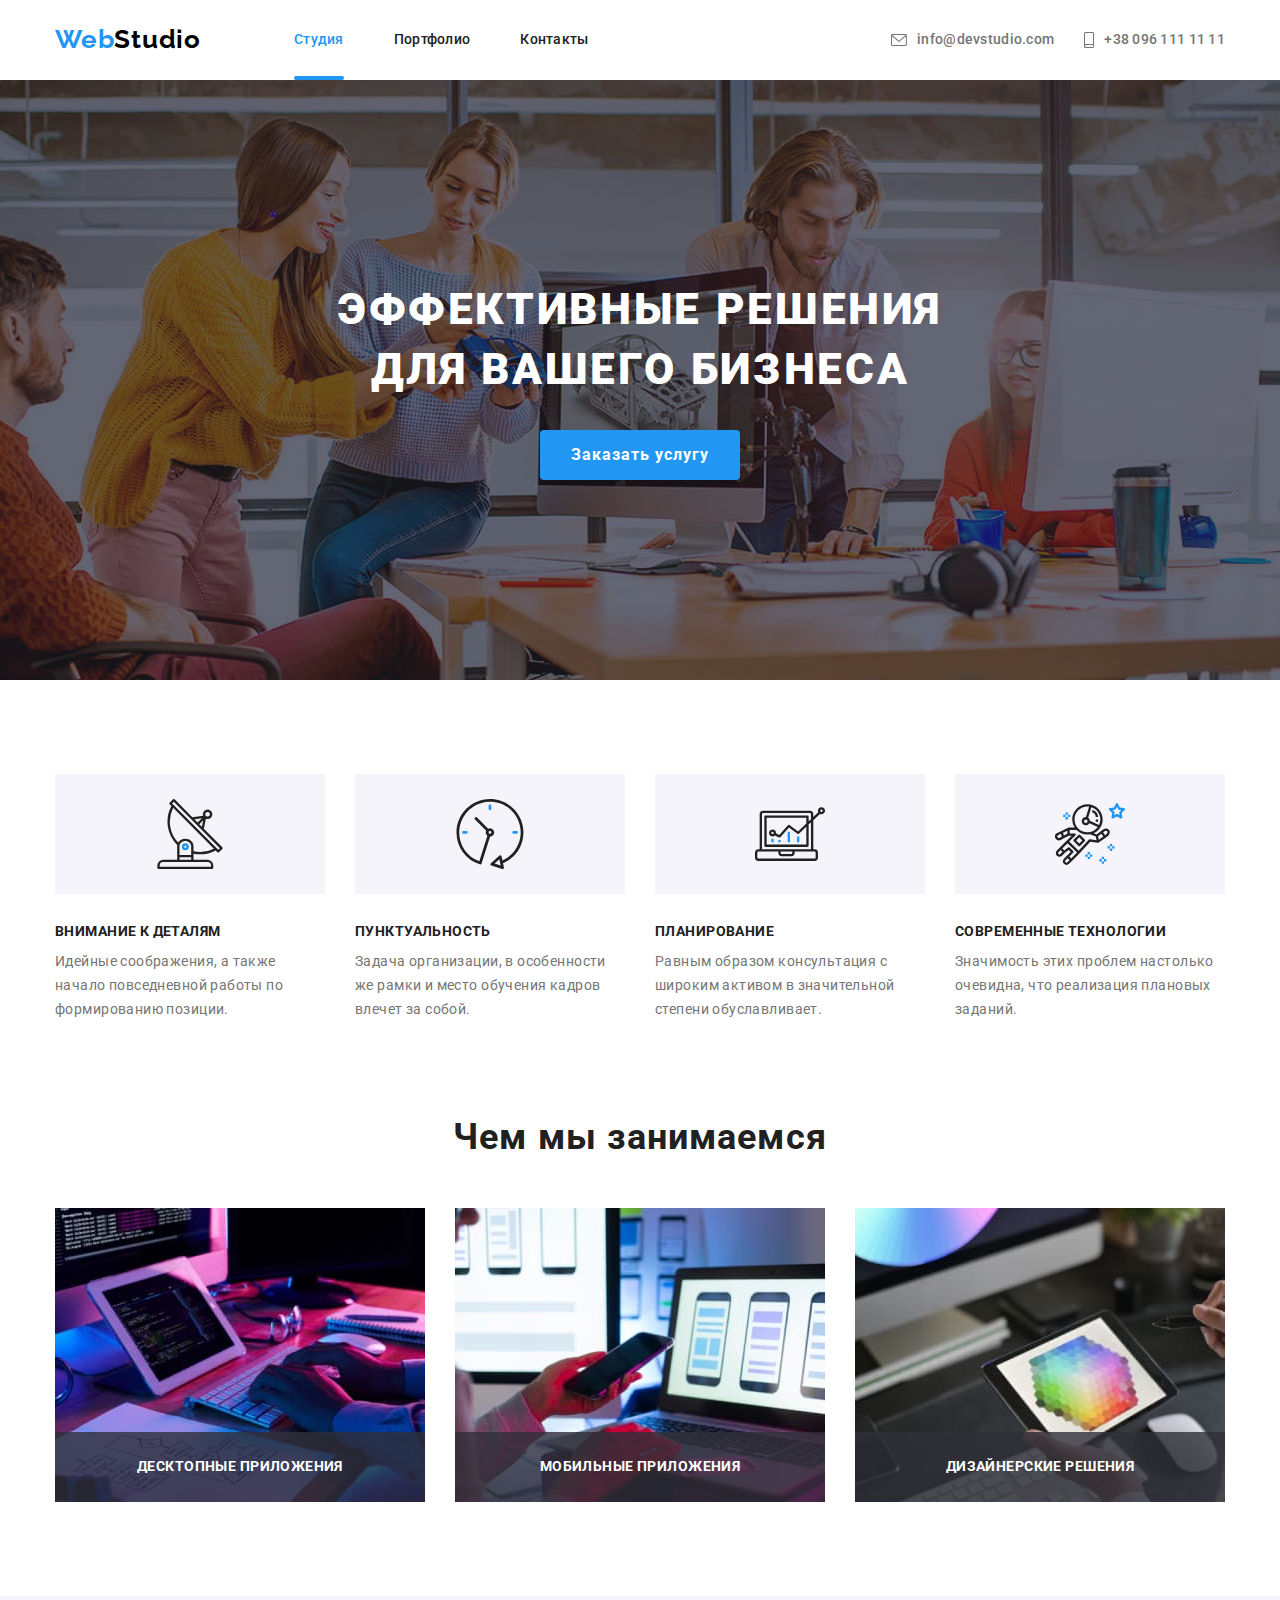
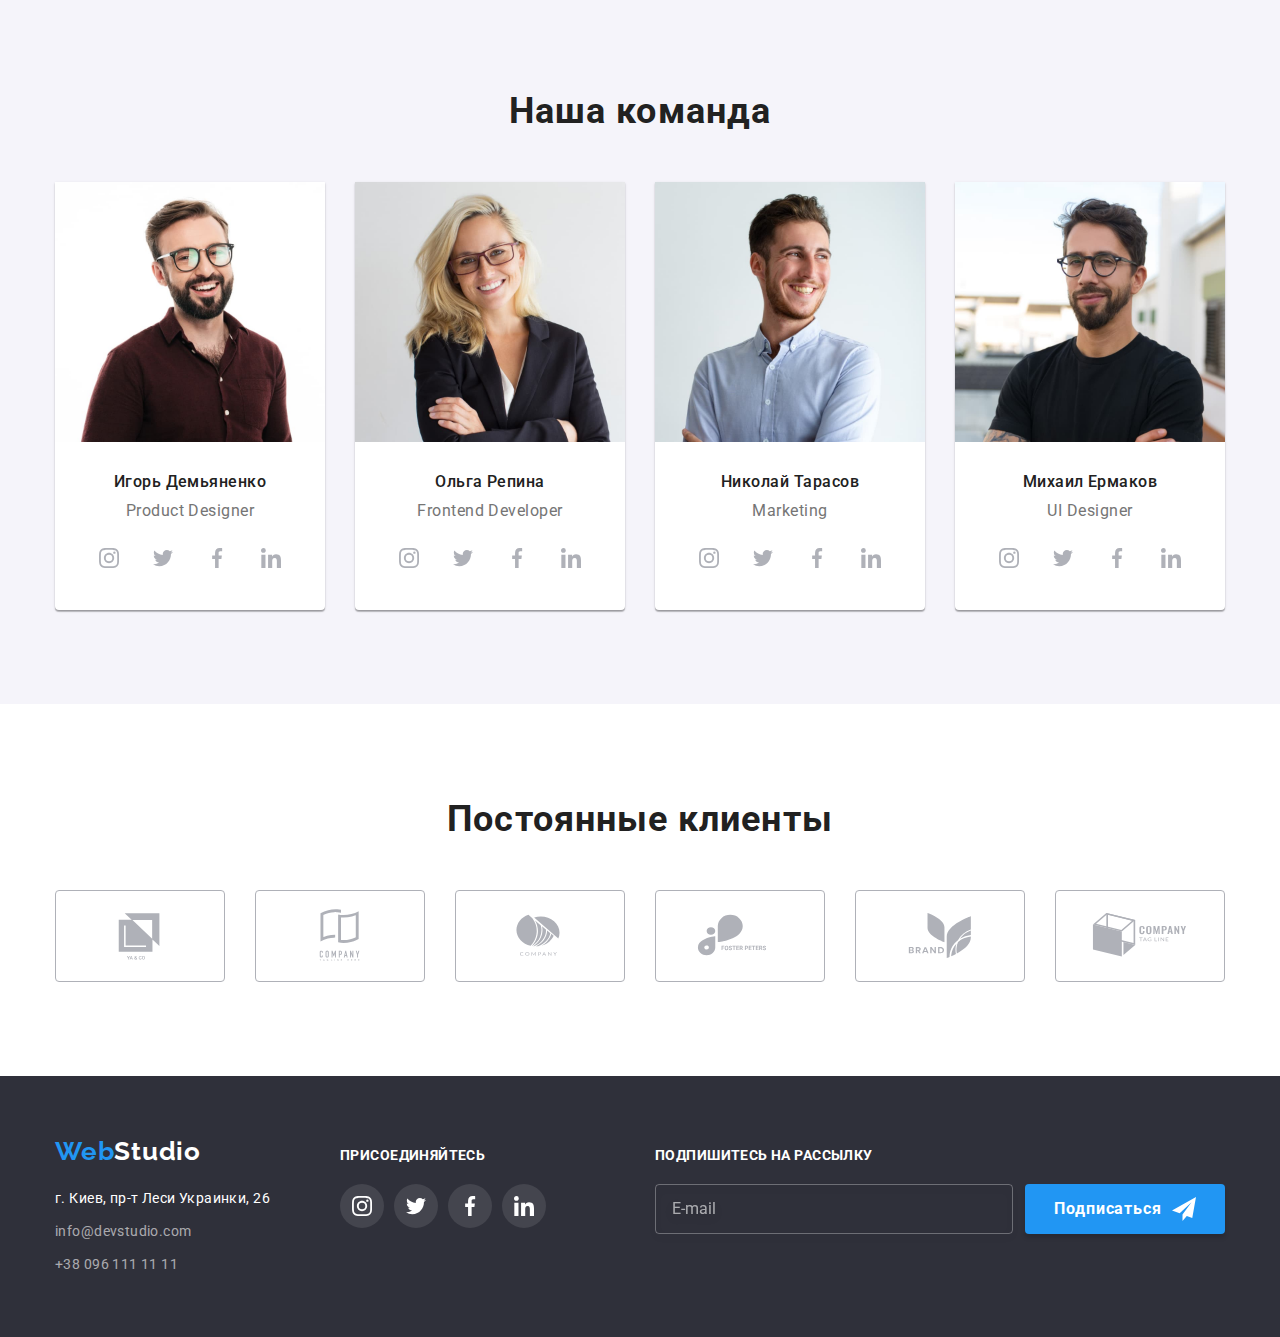
==== commit 1a2cea47: "Змінює клас  subtitle" ====
--- a/index.html
+++ b/index.html
@@ -18,8 +18,8 @@
 			href="https://cdnjs.cloudflare.com/ajax/libs/modern-normalize/1.1.0/modern-normalize.min.css"
 		/>
 		<!-- Styles -->
+		<link rel="stylesheet" href="./css/styles.css" />
 		<link rel="stylesheet" href="./css/main.min.css" />
-		<link rel="stylesheet" href="./css/styles.css" />
 	</head>
 
 	<body>
@@ -73,9 +73,9 @@
 			</section>
 
 			<!--Cекція переваги компанії-->
-			<section class="benefits section">
+			<section class="benefits">
 				<div class="container">
-					<h2 class="visually-hidden title">Преимущества компании</h2>
+					<h2 class="visually-hidden">Преимущества компании</h2>
 					<ul class="benefits__list list">
 						<li class="benefits__items">
 							<div class="benefits__pic">
@@ -126,9 +126,9 @@
 			</section>
 
 			<!-- Ceкція work -->
-			<section class="work section">
+			<section class="work">
 				<div class="container">
-					<h2 class="work__title title">Чем мы занимаемся</h2>
+					<h2 class="work__title">Чем мы занимаемся</h2>
 					<ul class="work__list list">
 						<li class="work__item">
 							<img class="work__icon" src="./images/work-1.jpg" alt="Процесс написания кода" width="370" height="294" />
@@ -153,9 +153,9 @@
 			</section>
 
 			<!-- Ceкція team -->
-			<section class="team section">
+			<section class="team">
 				<div class="container">
-					<h2 class="team__title title">Наша команда</h2>
+					<h2 class="team__title">Наша команда</h2>
 					<ul class="team__list list">
 						<li class="team__item item">
 							<img class="team__image" src="./images/team-1.jpg" alt="Игорь Демьяненко" width="270" height="260" />
@@ -298,9 +298,9 @@
 			</section>
 
 			<!-- Секція clients -->
-			<section class="clients section">
+			<section class="clients">
 				<div class="container">
-					<h2 class="clients__title title">Постоянные клиенты</h2>
+					<h2 class="clients__title">Постоянные клиенты</h2>
 					<ul class="clients__list list">
 						<li class="clients__item item"
 							><a class="clients__link link" href="#"
@@ -366,7 +366,7 @@
 					</address>
 				</div>
 				<div class="footer__socials-block">
-					<strong class="footer__subtitle subtitle subtitle--inverse subtitle--centered">Присоединяйтесь</strong>
+					<strong class="footer__subtitle subtitle subtitle--inverse">Присоединяйтесь</strong>
 					<ul class="socials list">
 						<li class="socials__item">
 							<a class="socials__link socials__link--dark-theme" href="#" aria-label="instagram-link">
--- a/css/main.min.css
+++ b/css/main.min.css
@@ -1 +1 @@
-:root{--primary-text-color: #212121;--desc-text-color: #757575;--accent-color: #2196f3;--light-text-color: #ffffff;--address-text-color: rgba(255, 255, 255, 0.6);--logo-dark-color: #000000;--hover-btn-color: #188ce8;--main-background-color: #ffffff;--primary-background-color: #2f303a;--secondary-background-color: #f5f4fa;--primary-icon-color: #afb1b8;--primary-font-family: "Roboto", sans-serif;--secondary-font-family: "Raleway", sans-serif;--primary-font-size: 14px;--primary-letter-spacing: 0.03em;--items: 3;--indent: 30px;--transition-color: color 250ms cubic-bezier(0.4, 0, 0.2, 1);--transition-background-color: background-color 250ms cubic-bezier(0.4, 0, 0.2, 1);--anim-fast: 250ms cubic-bezier(0.4, 0, 0.2, 1)}.visually-hidden{position:absolute;width:1px;height:1px;margin:-1px;border:0;padding:0;white-space:nowrap;-webkit-clip-path:inset(100%);clip-path:inset(100%);clip:rect(0 0 0 0);overflow:hidden}body{background-color:var(--main-background-color);color:var(--primary-text-color);font-family:var(--primary-font-family);font-size:var(--primary-font-size);letter-spacing:var(--primary-letter-spacing)}h1,h2,h3,h4,p{margin:0}img{display:block;max-width:100%;height:auto}.list{padding:0;margin:0;list-style:none}.link{text-decoration:none}.card-set{display:-webkit-box;display:-ms-flexbox;display:flex;-ms-flex-wrap:wrap;flex-wrap:wrap;margin:calc(-1*var(--indent)/2)}.card-set__item{-ms-flex-preferred-size:calc((100% - (var(--indent))*var(--items))/var(--items));flex-basis:calc((100% - (var(--indent))*var(--items))/var(--items));margin:calc(var(--indent)/2)}.container{width:1200px;margin-left:auto;margin-right:auto;padding-left:15px;padding-right:15px}.section{padding-top:94px;padding-bottom:94px}.button{display:-webkit-box;display:-ms-flexbox;display:flex;min-width:200px;min-height:50px;margin-left:auto;margin-right:auto;padding:0;-webkit-box-pack:center;-ms-flex-pack:center;justify-content:center;-webkit-box-align:center;-ms-flex-align:center;align-items:center;color:var(--light-text-color);background-color:var(--accent-color);font-family:inherit;font-weight:700;font-size:16px;line-height:1.88;text-align:center;letter-spacing:.06em;border:none;-webkit-box-shadow:0px 4px 4px rgba(0,0,0,.15);box-shadow:0px 4px 4px rgba(0,0,0,.15);border-radius:4px;cursor:pointer}.button--interactive{-webkit-transition:var(--transition-background-color);transition:var(--transition-background-color)}.button--interactive:hover,.button--interactive:focus{background-color:var(--hover-btn-color)}.title{font-size:36px;line-height:1.17;text-align:center;letter-spacing:var(--primary-letter-spacing)}.subtitle{line-height:1.14;letter-spacing:var(--primary-letter-spacing);text-transform:uppercase}.subtitle--inverse{color:var(--light-text-color)}.subtitle--centered{text-align:center}.logo{color:var(--accent-color);font-family:var(--secondary-font-family);font-weight:700;font-size:26px;line-height:1.19;letter-spacing:var(--primary-letter-spacing)}.logo__logo-part{color:var(--logo-dark-color)}.logo__logo-part--inverse{color:var(--light-text-color)}.socials{display:-webkit-box;display:-ms-flexbox;display:flex;-webkit-box-pack:center;-ms-flex-pack:center;justify-content:center}.socials__item:not(:last-child){margin-right:10px}.socials__item{width:44px;height:44px}.socials__link{display:-webkit-box;display:-ms-flexbox;display:flex;width:100%;height:100%;-webkit-box-align:center;-ms-flex-align:center;align-items:center;-webkit-box-pack:center;-ms-flex-pack:center;justify-content:center;color:var(--primary-icon-color);border-radius:50%;-webkit-transition:var(--transition-color),var(--transition-background-color);transition:var(--transition-color),var(--transition-background-color)}.socials__icon{fill:currentColor}.socials__link:hover,.socials__link:focus{background-color:var(--accent-color);color:var(--light-text-color)}.socials__link--dark-theme{color:var(--light-text-color);background:rgba(255,255,255,.1);-webkit-transition:var(--transition-background-color);transition:var(--transition-background-color)}.contact__item:not(:last-child){margin-right:30px}.contact__link{display:-webkit-box;display:-ms-flexbox;display:flex;padding-top:32px;padding-bottom:32px;-webkit-box-align:center;-ms-flex-align:center;align-items:center;color:var(--desc-text-color);font-weight:500;line-height:1.14;letter-spacing:.02em;-webkit-transition:var(--transition-color);transition:var(--transition-color)}.contact__link:hover,.contact__link :focus{color:var(--accent-color)}.contact__icon{margin-right:10px;fill:currentColor}.contact__item:not(:last-child){margin-right:30px}.contact__link{display:-webkit-box;display:-ms-flexbox;display:flex;padding-top:32px;padding-bottom:32px;-webkit-box-align:center;-ms-flex-align:center;align-items:center;color:var(--desc-text-color);font-weight:500;line-height:1.14;letter-spacing:.02em;-webkit-transition:var(--transition-color);transition:var(--transition-color)}.contact__link:hover,.contact__link :focus{color:var(--accent-color)}.contact__icon{margin-right:10px;fill:currentColor}.address__link{color:var(--address-text-color)}.address__link--lighter-color{color:var(--light-text-color)}.address__item:not(:last-child){margin-bottom:9px}.address__link{font-style:normal;line-height:1.71;letter-spacing:var(--primary-letter-spacing);-webkit-transition:var(--transition-color);transition:var(--transition-color)}.address__link:hover,.address__link:focus{color:var(--accent-color)}.close-btn{display:-webkit-box;display:-ms-flexbox;display:flex;-webkit-box-align:center;-ms-flex-align:center;align-items:center;-webkit-box-pack:center;-ms-flex-pack:center;justify-content:center;width:30px;height:30px;padding:0;fill:currentColor;background:#fff;border:1px solid rgba(0,0,0,.1);border-radius:50%;cursor:pointer;-webkit-transition:var(--transition-color);transition:var(--transition-color)}.btn-list__item:not(:last-child){margin-right:8px}.secondary-btn{padding:6px 22px;font-family:inherit;font-weight:500;font-size:16px;line-height:1.62;text-align:center;letter-spacing:var(--primary-letter-spacing);border:none;background-color:var(--secondary-background-color);border-radius:4px;-webkit-transition:var(--transition-color),var(--transition-background-color),-webkit-box-shadow var(--anim-fast);transition:var(--transition-color),var(--transition-background-color),-webkit-box-shadow var(--anim-fast);transition:var(--transition-color),var(--transition-background-color),box-shadow var(--anim-fast);transition:var(--transition-color),var(--transition-background-color),box-shadow var(--anim-fast),-webkit-box-shadow var(--anim-fast)}.secondary-btn--current,.secondary-btn:hover,.secondary-btn:focus{color:var(--light-text-color);background-color:var(--accent-color);-webkit-box-shadow:0px 3px 1px rgba(0,0,0,.1),0px 1px 2px rgba(0,0,0,.08),0px 2px 2px rgba(0,0,0,.12);box-shadow:0px 3px 1px rgba(0,0,0,.1),0px 1px 2px rgba(0,0,0,.08),0px 2px 2px rgba(0,0,0,.12)}.secondary-btn:hover,.secondary-btn:focus{cursor:pointer}.overlay{position:absolute;display:-webkit-box;display:-ms-flexbox;display:flex;-webkit-box-pack:center;-ms-flex-pack:center;justify-content:center;-webkit-box-align:center;-ms-flex-align:center;align-items:center;top:0;left:0;width:100%;height:100%;font-size:18px;line-height:1.56;color:var(--light-text-color);background:rgba(33,150,243,.9);-webkit-transition:-webkit-transform var(--anim-fast);transition:-webkit-transform var(--anim-fast);transition:transform var(--anim-fast);transition:transform var(--anim-fast), -webkit-transform var(--anim-fast);-webkit-transform:translateY(100%);transform:translateY(100%);overflow:hidden}.overlay__text{width:322px}.portfolio__link:hover .overlay,.portfolio__link:focus .overlay{-webkit-transform:none;transform:none}.header__container{display:-webkit-box;display:-ms-flexbox;display:flex}.header__logo{margin-right:93px;padding-top:24px;padding-bottom:25px}.header__contact{display:-webkit-box;display:-ms-flexbox;display:flex;margin-left:auto;-webkit-box-align:center;-ms-flex-align:center;align-items:center}.nav{display:-webkit-box;display:-ms-flexbox;display:flex;-webkit-box-align:center;-ms-flex-align:center;align-items:center}.nav__list{display:-webkit-box;display:-ms-flexbox;display:flex}.nav__item:not(:last-child){margin-right:50px}.nav__link{display:block;padding-top:32px;padding-bottom:0px;color:inherit;font-weight:500;line-height:1.14;letter-spacing:.02em;-webkit-transition:var(--transition-color);transition:var(--transition-color)}.nav__link--current,.nav__link:hover,.nav__link:focus{color:var(--accent-color)}.nav__link--current::after{content:"";display:block;width:100%;height:4px;margin-top:28px;background-color:var(--accent-color);border-radius:2px}.hero{padding-top:200px;padding-bottom:200px;margin-left:auto;margin-right:auto;max-width:1600px;height:600px;background-color:var(--primary-background-color);background-image:-webkit-gradient(linear, left top, left bottom, from(rgba(47, 48, 58, 0.4)), to(rgba(47, 48, 58, 0.4))),url(../images/hero-img.jpg);background-image:linear-gradient(rgba(47, 48, 58, 0.4), rgba(47, 48, 58, 0.4)),url(../images/hero-img.jpg);background-repeat:no-repeat;background-position:center;background-size:cover}.hero__title{margin-bottom:30px;color:var(--light-text-color);font-weight:900;font-size:44px;line-height:1.36;text-align:center;letter-spacing:.06em;text-transform:uppercase}.benefits__list{display:-webkit-box;display:-ms-flexbox;display:flex}.benefits__items{width:270px}.benefits__items:not(:last-child){margin-right:30px}.benefits__pic{display:-webkit-box;display:-ms-flexbox;display:flex;margin-bottom:30px;-webkit-box-pack:center;-ms-flex-pack:center;justify-content:center;-webkit-box-align:center;-ms-flex-align:center;align-items:center;height:120px;background-color:var(--secondary-background-color)}.benefits__subtitle{margin-bottom:10px}.benefits__desc{color:var(--desc-text-color);line-height:1.71;letter-spacing:var(--primary-letter-spacing);text-align:left}.work{padding-top:0}.work__title{margin-bottom:50px}.work__list{display:-webkit-box;display:-ms-flexbox;display:flex}.work__item:not(:last-child){margin-right:30px}.work__item{position:relative}.work__subtitle{position:absolute;display:-webkit-box;display:-ms-flexbox;display:flex;-webkit-box-pack:center;-ms-flex-pack:center;justify-content:center;bottom:0;-webkit-box-align:center;-ms-flex-align:center;align-items:center;width:100%;height:70px;background:rgba(47,48,58,.8)}.team{background-color:var(--secondary-background-color)}.team__title{margin-bottom:50px}.team__list{display:-webkit-box;display:-ms-flexbox;display:flex}.team__item{margin-right:30px;background-color:var(--main-background-color);-webkit-box-shadow:0px 1px 3px rgba(0,0,0,.12),0px 1px 1px rgba(0,0,0,.14),0px 2px 1px rgba(0,0,0,.2);box-shadow:0px 1px 3px rgba(0,0,0,.12),0px 1px 1px rgba(0,0,0,.14),0px 2px 1px rgba(0,0,0,.2);border-radius:0px 0px 4px 4px}.team__item:last-child{margin:0}.team__box{padding-top:30px;padding-bottom:30px}.team__subtitle,.team__position{font-size:16px;line-height:1.19;text-align:center;letter-spacing:.03em}.team__subtitle{margin-bottom:10px;font-weight:500}.team__position{margin-bottom:16px;color:var(--desc-text-color)}.clients__title{margin-bottom:50px}.clients__list{display:-webkit-box;display:-ms-flexbox;display:flex}.clients__link{display:-webkit-box;display:-ms-flexbox;display:flex;-webkit-box-pack:center;-ms-flex-pack:center;justify-content:center;-webkit-box-align:center;-ms-flex-align:center;align-items:center;width:170px;height:92px;color:var(--primary-icon-color);border:1px solid var(--primary-icon-color);border-radius:4px;-webkit-transition:var(--transition-color),border-color var(--anim-fast);transition:var(--transition-color),border-color var(--anim-fast)}.clients__item:not(:last-child){margin-right:30px}.clients__link:hover,.clients__link:focus{color:var(--accent-color);border-color:var(--accent-color)}.clients__icon{fill:currentColor}.footer{padding-top:60px;padding-bottom:60px;background-color:var(--primary-background-color)}.footer__logo{display:inline-block;margin-bottom:20px}.footer__container{display:-webkit-box;display:-ms-flexbox;display:flex;-webkit-box-align:baseline;-ms-flex-align:baseline;align-items:baseline}.footer__socials-block{margin-left:70px}.footer__subtitle{display:block;margin-bottom:20px}.footer-form{position:relative;display:-webkit-box;display:-ms-flexbox;display:flex}.footer-form-feild{margin-left:auto}.footer-form-input{margin-right:12px;padding:15px 16px;width:358px;height:50px;background-color:rgba(0,0,0,0);border:1px solid rgba(255,255,255,.3);-webkit-filter:drop-shadow(0px 4px 4px rgba(0, 0, 0, 0.15));filter:drop-shadow(0px 4px 4px rgba(0, 0, 0, 0.15));border-radius:4px;color:var(--light-text-color)}.footer-form-input::-webkit-input-placeholder{font-size:16px;line-height:1.25;color:var(--address-text-color)}.footer-form-input::-moz-placeholder{font-size:16px;line-height:1.25;color:var(--address-text-color)}.footer-form-input:-ms-input-placeholder{font-size:16px;line-height:1.25;color:var(--address-text-color)}.footer-form-input::-ms-input-placeholder{font-size:16px;line-height:1.25;color:var(--address-text-color)}.footer-form-input::placeholder{font-size:16px;line-height:1.25;color:var(--address-text-color)}.footer-form-icon{margin-left:10px;fill:currentColor}.backdrop{position:fixed;top:0;left:0;width:100%;height:100%;background:rgba(0,0,0,.2);opacity:1;visibility:visible;pointer-events:initial;-webkit-transition:opacity 500ms cubic-bezier(0.4, 0, 0.2, 1),visibility 500ms cubic-bezier(0.4, 0, 0.2, 1);transition:opacity 500ms cubic-bezier(0.4, 0, 0.2, 1),visibility 500ms cubic-bezier(0.4, 0, 0.2, 1)}.backdrop.is-hidden{opacity:0;visibility:hidden;pointer-events:none;-webkit-transform:scale(4) rotateZ(90deg);transform:scale(4) rotateZ(90deg);-webkit-transition:opacity 800ms cubic-bezier(0.4, 0, 0.2, 1),visibility 800ms cubic-bezier(0.4, 0, 0.2, 1),-webkit-transform 1600ms cubic-bezier(0.4, 0, 0.2, 1);transition:opacity 800ms cubic-bezier(0.4, 0, 0.2, 1),visibility 800ms cubic-bezier(0.4, 0, 0.2, 1),-webkit-transform 1600ms cubic-bezier(0.4, 0, 0.2, 1);transition:opacity 800ms cubic-bezier(0.4, 0, 0.2, 1),visibility 800ms cubic-bezier(0.4, 0, 0.2, 1),transform 1600ms cubic-bezier(0.4, 0, 0.2, 1);transition:opacity 800ms cubic-bezier(0.4, 0, 0.2, 1),visibility 800ms cubic-bezier(0.4, 0, 0.2, 1),transform 1600ms cubic-bezier(0.4, 0, 0.2, 1),-webkit-transform 1600ms cubic-bezier(0.4, 0, 0.2, 1)}.modal{position:absolute;top:50%;left:50%;-webkit-transform:translateX(-50%) translateY(-50%);transform:translateX(-50%) translateY(-50%);padding:40px;width:528px;height:581px;background:#fff;-webkit-box-shadow:0px 1px 3px rgba(0,0,0,.12),0px 1px 1px rgba(0,0,0,.14),0px 2px 1px rgba(0,0,0,.2);box-shadow:0px 1px 3px rgba(0,0,0,.12),0px 1px 1px rgba(0,0,0,.14),0px 2px 1px rgba(0,0,0,.2);border-radius:4px}.modal__close-btn{position:absolute;top:8px;right:8px}.modal-form-subtitle{display:block;margin-bottom:12px;font-weight:700;font-size:20px;line-height:23px;text-align:center}.modal-form-label{display:block;margin-bottom:4px;font-weight:400;font-size:12px;line-height:1,17;letter-spacing:.01em;color:var(--desc-text-color)}.modal-form-input,.modal-form-textarea{display:block;width:100%;border:1px solid rgba(33,33,33,.2);border-radius:4px}.modal-form-input{height:40px;padding:11px 12px 11px 42px;-webkit-transition:var(--transition-color),border-color var(--anim-fast);transition:var(--transition-color),border-color var(--anim-fast)}.modal-form-field{position:relative;margin-bottom:10px}.modal-form-icon{position:absolute;top:50%;left:12px;-webkit-transform:translateY(-50%);transform:translateY(-50%);fill:currentColor;-webkit-transition:var(--transition-color);transition:var(--transition-color)}.modal-form-textarea{margin-bottom:20px;padding:12px;height:120px;resize:none;-webkit-transition:var(--transition-color),border-color var(--anim-fast);transition:var(--transition-color),border-color var(--anim-fast)}.modal-close-btn:hover,.modal-close-btn:focus,.modal-form-field:focus-within{color:var(--accent-color)}.modal-form-input:focus,.modal-form-textarea:focus{color:#000;outline:rgba(0,0,0,0)}.modal-form-input:hover,.modal-form-textarea:hover,.modal-form-input:focus,.modal-form-textarea:focus{border-color:var(--accent-color)}.modal-form-textarea::-webkit-input-placeholder{font-size:12px;line-height:14px;letter-spacing:.01em;color:rgba(117,117,117,.5)}.modal-form-textarea::-moz-placeholder{font-size:12px;line-height:14px;letter-spacing:.01em;color:rgba(117,117,117,.5)}.modal-form-textarea:-ms-input-placeholder{font-size:12px;line-height:14px;letter-spacing:.01em;color:rgba(117,117,117,.5)}.modal-form-textarea::-ms-input-placeholder{font-size:12px;line-height:14px;letter-spacing:.01em;color:rgba(117,117,117,.5)}.modal-form-textarea::placeholder{font-size:12px;line-height:14px;letter-spacing:.01em;color:rgba(117,117,117,.5)}.modal-form-checkbox{display:-webkit-box;display:-ms-flexbox;display:flex;-webkit-box-align:center;-ms-flex-align:center;align-items:center;-webkit-box-pack:center;-ms-flex-pack:center;justify-content:center;margin-bottom:30px}.modal-agreement-wrapper{margin-right:9px}.modal-agreement-icon{fill:var(--light-text-color);border:2px solid var(--primary-text-color);border-radius:2px;-webkit-transition:var(--transition-background-color),border-color var(--anim-fast);transition:var(--transition-background-color),border-color var(--anim-fast)}.modal-agreement-input:checked+.modal-agreement-wrapper .modal-agreement-icon{background-color:var(--accent-color);border-color:var(--accent-color)}.modal-agreement-text{line-height:1.71;color:#757575;-webkit-user-select:none;-moz-user-select:none;-ms-user-select:none;user-select:none}.modal-agreement-contract{-webkit-text-decoration-line:underline;text-decoration-line:underline;color:#2196f3}.modal-submit-btn{-webkit-transition:var(--transition-background-color);transition:var(--transition-background-color)}.modal-submit-btn:hover,.modal-submit-btn:focus{background-color:var(--hover-btn-color)}.portfolio{padding-top:94px;padding-bottom:94px;border-top:1px solid #ececec}.portfolio__btn-list{display:-webkit-box;display:-ms-flexbox;display:flex;margin-bottom:34px;-webkit-box-pack:center;-ms-flex-pack:center;justify-content:center}.portfolio__link{display:block;-webkit-transition:-webkit-box-shadow var(--anim-fast);transition:-webkit-box-shadow var(--anim-fast);transition:box-shadow var(--anim-fast);transition:box-shadow var(--anim-fast), -webkit-box-shadow var(--anim-fast)}.portfolio__link:hover,.portfolio__link:focus{-webkit-box-shadow:0px 1px 1px rgba(0,0,0,.12),0px 4px 4px rgba(0,0,0,.06),1px 4px 6px rgba(0,0,0,.16);box-shadow:0px 1px 1px rgba(0,0,0,.12),0px 4px 4px rgba(0,0,0,.06),1px 4px 6px rgba(0,0,0,.16)}.portfolio__thumb{position:relative;overflow:hidden}.portfolio__box{padding:20px 24px;border:1px solid #eee;border-top:none}.portfolio__subtitle{margin-bottom:4px;color:var(--primary-text-color);font-size:18px;line-height:2;letter-spacing:.06em}.portfolio__desc{color:var(--desc-text-color);font-size:16px;line-height:1.88;letter-spacing:var(--primary-letter-spacing)}/*# sourceMappingURL=main.min.css.map */+:root{--primary-text-color: #212121;--desc-text-color: #757575;--accent-color: #2196f3;--light-text-color: #ffffff;--address-text-color: rgba(255, 255, 255, 0.6);--logo-dark-color: #000000;--hover-btn-color: #188ce8;--main-background-color: #ffffff;--primary-background-color: #2f303a;--secondary-background-color: #f5f4fa;--primary-icon-color: #afb1b8;--primary-font-family: "Roboto", sans-serif;--secondary-font-family: "Raleway", sans-serif;--primary-font-size: 14px;--primary-letter-spacing: 0.03em;--items: 3;--indent: 30px;--transition-color: color 250ms cubic-bezier(0.4, 0, 0.2, 1);--transition-background-color: background-color 250ms cubic-bezier(0.4, 0, 0.2, 1);--anim-fast: 250ms cubic-bezier(0.4, 0, 0.2, 1)}.visually-hidden{position:absolute;width:1px;height:1px;margin:-1px;border:0;padding:0;white-space:nowrap;-webkit-clip-path:inset(100%);clip-path:inset(100%);clip:rect(0 0 0 0);overflow:hidden}.clients,.team,.work,.benefits{padding-top:94px;padding-bottom:94px}body{background-color:var(--main-background-color);color:var(--primary-text-color);font-family:var(--primary-font-family);font-size:var(--primary-font-size);letter-spacing:var(--primary-letter-spacing)}h1,h2,h3,h4,p{margin:0}img{display:block;max-width:100%;height:auto}.list{padding:0;margin:0;list-style:none}.link{text-decoration:none}.card-set{display:-webkit-box;display:-ms-flexbox;display:flex;-ms-flex-wrap:wrap;flex-wrap:wrap;margin:calc(-1*var(--indent)/2)}.card-set__item{-ms-flex-preferred-size:calc((100% - (var(--indent))*var(--items))/var(--items));flex-basis:calc((100% - (var(--indent))*var(--items))/var(--items));margin:calc(var(--indent)/2)}.container{width:1200px;margin-left:auto;margin-right:auto;padding-left:15px;padding-right:15px}.button{display:-webkit-box;display:-ms-flexbox;display:flex;min-width:200px;min-height:50px;margin-left:auto;margin-right:auto;padding:0;-webkit-box-pack:center;-ms-flex-pack:center;justify-content:center;-webkit-box-align:center;-ms-flex-align:center;align-items:center;color:var(--light-text-color);background-color:var(--accent-color);font-family:inherit;font-weight:700;font-size:16px;line-height:1.88;text-align:center;letter-spacing:.06em;border:none;-webkit-box-shadow:0px 4px 4px rgba(0,0,0,.15);box-shadow:0px 4px 4px rgba(0,0,0,.15);border-radius:4px;cursor:pointer}.button--interactive{-webkit-transition:var(--transition-background-color);transition:var(--transition-background-color)}.button--interactive:hover,.button--interactive:focus{background-color:var(--hover-btn-color)}.subtitle{font-size:var(---primary-font-size);font-weight:700;line-height:1.14;letter-spacing:var(--primary-letter-spacing);text-transform:uppercase}.subtitle--inverse{color:var(--light-text-color)}.subtitle--centered{text-align:center}.logo{color:var(--accent-color);font-family:var(--secondary-font-family);font-weight:700;font-size:26px;line-height:1.19;letter-spacing:var(--primary-letter-spacing)}.logo__logo-part{color:var(--logo-dark-color)}.logo__logo-part--inverse{color:var(--light-text-color)}.socials{display:-webkit-box;display:-ms-flexbox;display:flex;-webkit-box-pack:center;-ms-flex-pack:center;justify-content:center}.socials__item:not(:last-child){margin-right:10px}.socials__item{width:44px;height:44px}.socials__link{display:-webkit-box;display:-ms-flexbox;display:flex;width:100%;height:100%;-webkit-box-align:center;-ms-flex-align:center;align-items:center;-webkit-box-pack:center;-ms-flex-pack:center;justify-content:center;color:var(--primary-icon-color);border-radius:50%;-webkit-transition:var(--transition-color),var(--transition-background-color);transition:var(--transition-color),var(--transition-background-color)}.socials__icon{fill:currentColor}.socials__link:hover,.socials__link:focus{background-color:var(--accent-color);color:var(--light-text-color)}.socials__link--dark-theme{color:var(--light-text-color);background:rgba(255,255,255,.1);-webkit-transition:var(--transition-background-color);transition:var(--transition-background-color)}.contact__item:not(:last-child){margin-right:30px}.contact__link{display:-webkit-box;display:-ms-flexbox;display:flex;padding-top:32px;padding-bottom:32px;-webkit-box-align:center;-ms-flex-align:center;align-items:center;color:var(--desc-text-color);font-weight:500;line-height:1.14;letter-spacing:.02em;-webkit-transition:var(--transition-color);transition:var(--transition-color)}.contact__link:hover,.contact__link :focus{color:var(--accent-color)}.contact__icon{margin-right:10px;fill:currentColor}.contact__item:not(:last-child){margin-right:30px}.contact__link{display:-webkit-box;display:-ms-flexbox;display:flex;padding-top:32px;padding-bottom:32px;-webkit-box-align:center;-ms-flex-align:center;align-items:center;color:var(--desc-text-color);font-weight:500;line-height:1.14;letter-spacing:.02em;-webkit-transition:var(--transition-color);transition:var(--transition-color)}.contact__link:hover,.contact__link :focus{color:var(--accent-color)}.contact__icon{margin-right:10px;fill:currentColor}.address__link{color:var(--address-text-color)}.address__link--lighter-color{color:var(--light-text-color)}.address__item:not(:last-child){margin-bottom:9px}.address__link{font-style:normal;line-height:1.71;letter-spacing:var(--primary-letter-spacing);-webkit-transition:var(--transition-color);transition:var(--transition-color)}.address__link:hover,.address__link:focus{color:var(--accent-color)}.close-btn{display:-webkit-box;display:-ms-flexbox;display:flex;-webkit-box-align:center;-ms-flex-align:center;align-items:center;-webkit-box-pack:center;-ms-flex-pack:center;justify-content:center;width:30px;height:30px;padding:0;fill:currentColor;background:#fff;border:1px solid rgba(0,0,0,.1);border-radius:50%;cursor:pointer;-webkit-transition:var(--transition-color);transition:var(--transition-color)}.btn-list__item:not(:last-child){margin-right:8px}.secondary-btn{padding:6px 22px;font-family:inherit;font-weight:500;font-size:16px;line-height:1.62;text-align:center;letter-spacing:var(--primary-letter-spacing);border:none;background-color:var(--secondary-background-color);border-radius:4px;-webkit-transition:var(--transition-color),var(--transition-background-color),-webkit-box-shadow var(--anim-fast);transition:var(--transition-color),var(--transition-background-color),-webkit-box-shadow var(--anim-fast);transition:var(--transition-color),var(--transition-background-color),box-shadow var(--anim-fast);transition:var(--transition-color),var(--transition-background-color),box-shadow var(--anim-fast),-webkit-box-shadow var(--anim-fast)}.secondary-btn--current,.secondary-btn:hover,.secondary-btn:focus{color:var(--light-text-color);background-color:var(--accent-color);-webkit-box-shadow:0px 3px 1px rgba(0,0,0,.1),0px 1px 2px rgba(0,0,0,.08),0px 2px 2px rgba(0,0,0,.12);box-shadow:0px 3px 1px rgba(0,0,0,.1),0px 1px 2px rgba(0,0,0,.08),0px 2px 2px rgba(0,0,0,.12)}.secondary-btn:hover,.secondary-btn:focus{cursor:pointer}.overlay{position:absolute;display:-webkit-box;display:-ms-flexbox;display:flex;-webkit-box-pack:center;-ms-flex-pack:center;justify-content:center;-webkit-box-align:center;-ms-flex-align:center;align-items:center;top:0;left:0;width:100%;height:100%;font-size:18px;line-height:1.56;color:var(--light-text-color);background:rgba(33,150,243,.9);-webkit-transition:-webkit-transform var(--anim-fast);transition:-webkit-transform var(--anim-fast);transition:transform var(--anim-fast);transition:transform var(--anim-fast), -webkit-transform var(--anim-fast);-webkit-transform:translateY(100%);transform:translateY(100%);overflow:hidden}.overlay__text{width:322px}.portfolio__link:hover .overlay,.portfolio__link:focus .overlay{-webkit-transform:none;transform:none}.header__container{display:-webkit-box;display:-ms-flexbox;display:flex}.header__logo{margin-right:93px;padding-top:24px;padding-bottom:25px}.header__contact{display:-webkit-box;display:-ms-flexbox;display:flex;margin-left:auto;-webkit-box-align:center;-ms-flex-align:center;align-items:center}.nav{display:-webkit-box;display:-ms-flexbox;display:flex;-webkit-box-align:center;-ms-flex-align:center;align-items:center}.nav__list{display:-webkit-box;display:-ms-flexbox;display:flex}.nav__item:not(:last-child){margin-right:50px}.nav__link{display:block;padding-top:32px;padding-bottom:0px;color:inherit;font-weight:500;line-height:1.14;letter-spacing:.02em;-webkit-transition:var(--transition-color);transition:var(--transition-color)}.nav__link--current,.nav__link:hover,.nav__link:focus{color:var(--accent-color)}.nav__link--current::after{content:"";display:block;width:100%;height:4px;margin-top:28px;background-color:var(--accent-color);border-radius:2px}.hero{padding-top:200px;padding-bottom:200px;margin-left:auto;margin-right:auto;max-width:1600px;height:600px;background-color:var(--primary-background-color);background-image:-webkit-gradient(linear, left top, left bottom, from(rgba(47, 48, 58, 0.4)), to(rgba(47, 48, 58, 0.4))),url(../images/hero-img.jpg);background-image:linear-gradient(rgba(47, 48, 58, 0.4), rgba(47, 48, 58, 0.4)),url(../images/hero-img.jpg);background-repeat:no-repeat;background-position:center;background-size:cover}.hero__title{margin-bottom:30px;color:var(--light-text-color);font-weight:900;font-size:44px;line-height:1.36;text-align:center;letter-spacing:.06em;text-transform:uppercase}.benefits__list{display:-webkit-box;display:-ms-flexbox;display:flex}.benefits__items{width:270px}.benefits__items:not(:last-child){margin-right:30px}.benefits__pic{display:-webkit-box;display:-ms-flexbox;display:flex;margin-bottom:30px;-webkit-box-pack:center;-ms-flex-pack:center;justify-content:center;-webkit-box-align:center;-ms-flex-align:center;align-items:center;height:120px;background-color:var(--secondary-background-color)}.benefits__subtitle{margin-bottom:10px}.benefits__desc{color:var(--desc-text-color);line-height:1.71;letter-spacing:var(--primary-letter-spacing);text-align:left}.work{padding-top:0}.work__title{font-size:36px;line-height:1.17;text-align:center;letter-spacing:var(--primary-letter-spacing);margin-bottom:50px}.work__list{display:-webkit-box;display:-ms-flexbox;display:flex}.work__item:not(:last-child){margin-right:30px}.work__item{position:relative}.work__subtitle{position:absolute;display:-webkit-box;display:-ms-flexbox;display:flex;-webkit-box-pack:center;-ms-flex-pack:center;justify-content:center;bottom:0;-webkit-box-align:center;-ms-flex-align:center;align-items:center;width:100%;height:70px;background:rgba(47,48,58,.8)}.team{background-color:var(--secondary-background-color)}.team__title{font-size:36px;line-height:1.17;text-align:center;letter-spacing:var(--primary-letter-spacing);margin-bottom:50px}.team__list{display:-webkit-box;display:-ms-flexbox;display:flex}.team__item{margin-right:30px;background-color:var(--main-background-color);-webkit-box-shadow:0px 1px 3px rgba(0,0,0,.12),0px 1px 1px rgba(0,0,0,.14),0px 2px 1px rgba(0,0,0,.2);box-shadow:0px 1px 3px rgba(0,0,0,.12),0px 1px 1px rgba(0,0,0,.14),0px 2px 1px rgba(0,0,0,.2);border-radius:0px 0px 4px 4px}.team__item:last-child{margin:0}.team__box{padding-top:30px;padding-bottom:30px}.team__subtitle,.team__position{font-size:16px;line-height:1.19;text-align:center;letter-spacing:.03em}.team__subtitle{margin-bottom:10px;font-weight:500}.team__position{margin-bottom:16px;color:var(--desc-text-color)}.clients__title{font-size:36px;line-height:1.17;text-align:center;letter-spacing:var(--primary-letter-spacing);margin-bottom:50px}.clients__list{display:-webkit-box;display:-ms-flexbox;display:flex}.clients__link{display:-webkit-box;display:-ms-flexbox;display:flex;-webkit-box-pack:center;-ms-flex-pack:center;justify-content:center;-webkit-box-align:center;-ms-flex-align:center;align-items:center;width:170px;height:92px;color:var(--primary-icon-color);border:1px solid var(--primary-icon-color);border-radius:4px;-webkit-transition:var(--transition-color),border-color var(--anim-fast);transition:var(--transition-color),border-color var(--anim-fast)}.clients__item:not(:last-child){margin-right:30px}.clients__link:hover,.clients__link:focus{color:var(--accent-color);border-color:var(--accent-color)}.clients__icon{fill:currentColor}.footer{padding-top:60px;padding-bottom:60px;background-color:var(--primary-background-color)}.footer__logo{display:inline-block;margin-bottom:20px}.footer__container{display:-webkit-box;display:-ms-flexbox;display:flex;-webkit-box-align:baseline;-ms-flex-align:baseline;align-items:baseline}.footer__socials-block{margin-left:70px}.footer__subtitle{display:block;margin-bottom:20px}.footer-form{position:relative;display:-webkit-box;display:-ms-flexbox;display:flex}.footer-form-feild{margin-left:auto}.footer-form-input{margin-right:12px;padding:15px 16px;width:358px;height:50px;background-color:rgba(0,0,0,0);border:1px solid rgba(255,255,255,.3);-webkit-filter:drop-shadow(0px 4px 4px rgba(0, 0, 0, 0.15));filter:drop-shadow(0px 4px 4px rgba(0, 0, 0, 0.15));border-radius:4px;color:var(--light-text-color)}.footer-form-input::-webkit-input-placeholder{font-size:16px;line-height:1.25;color:var(--address-text-color)}.footer-form-input::-moz-placeholder{font-size:16px;line-height:1.25;color:var(--address-text-color)}.footer-form-input:-ms-input-placeholder{font-size:16px;line-height:1.25;color:var(--address-text-color)}.footer-form-input::-ms-input-placeholder{font-size:16px;line-height:1.25;color:var(--address-text-color)}.footer-form-input::placeholder{font-size:16px;line-height:1.25;color:var(--address-text-color)}.footer-form-icon{margin-left:10px;fill:currentColor}.backdrop{position:fixed;top:0;left:0;width:100%;height:100%;background:rgba(0,0,0,.2);opacity:1;visibility:visible;pointer-events:initial;-webkit-transition:opacity 500ms cubic-bezier(0.4, 0, 0.2, 1),visibility 500ms cubic-bezier(0.4, 0, 0.2, 1);transition:opacity 500ms cubic-bezier(0.4, 0, 0.2, 1),visibility 500ms cubic-bezier(0.4, 0, 0.2, 1)}.backdrop.is-hidden{opacity:0;visibility:hidden;pointer-events:none;-webkit-transform:scale(4) rotateZ(90deg);transform:scale(4) rotateZ(90deg);-webkit-transition:opacity 800ms cubic-bezier(0.4, 0, 0.2, 1),visibility 800ms cubic-bezier(0.4, 0, 0.2, 1),-webkit-transform 1600ms cubic-bezier(0.4, 0, 0.2, 1);transition:opacity 800ms cubic-bezier(0.4, 0, 0.2, 1),visibility 800ms cubic-bezier(0.4, 0, 0.2, 1),-webkit-transform 1600ms cubic-bezier(0.4, 0, 0.2, 1);transition:opacity 800ms cubic-bezier(0.4, 0, 0.2, 1),visibility 800ms cubic-bezier(0.4, 0, 0.2, 1),transform 1600ms cubic-bezier(0.4, 0, 0.2, 1);transition:opacity 800ms cubic-bezier(0.4, 0, 0.2, 1),visibility 800ms cubic-bezier(0.4, 0, 0.2, 1),transform 1600ms cubic-bezier(0.4, 0, 0.2, 1),-webkit-transform 1600ms cubic-bezier(0.4, 0, 0.2, 1)}.modal{position:absolute;top:50%;left:50%;-webkit-transform:translateX(-50%) translateY(-50%);transform:translateX(-50%) translateY(-50%);padding:40px;width:528px;height:581px;background:#fff;-webkit-box-shadow:0px 1px 3px rgba(0,0,0,.12),0px 1px 1px rgba(0,0,0,.14),0px 2px 1px rgba(0,0,0,.2);box-shadow:0px 1px 3px rgba(0,0,0,.12),0px 1px 1px rgba(0,0,0,.14),0px 2px 1px rgba(0,0,0,.2);border-radius:4px}.modal__close-btn{position:absolute;top:8px;right:8px}.modal-form-subtitle{display:block;margin-bottom:12px;font-weight:700;font-size:20px;line-height:23px;text-align:center}.modal-form-label{display:block;margin-bottom:4px;font-weight:400;font-size:12px;line-height:1,17;letter-spacing:.01em;color:var(--desc-text-color)}.modal-form-input,.modal-form-textarea{display:block;width:100%;border:1px solid rgba(33,33,33,.2);border-radius:4px}.modal-form-input{height:40px;padding:11px 12px 11px 42px;-webkit-transition:var(--transition-color),border-color var(--anim-fast);transition:var(--transition-color),border-color var(--anim-fast)}.modal-form-field{position:relative;margin-bottom:10px}.modal-form-icon{position:absolute;top:50%;left:12px;-webkit-transform:translateY(-50%);transform:translateY(-50%);fill:currentColor;-webkit-transition:var(--transition-color);transition:var(--transition-color)}.modal-form-textarea{margin-bottom:20px;padding:12px;height:120px;resize:none;-webkit-transition:var(--transition-color),border-color var(--anim-fast);transition:var(--transition-color),border-color var(--anim-fast)}.modal-close-btn:hover,.modal-close-btn:focus,.modal-form-field:focus-within{color:var(--accent-color)}.modal-form-input:focus,.modal-form-textarea:focus{color:#000;outline:rgba(0,0,0,0)}.modal-form-input:hover,.modal-form-textarea:hover,.modal-form-input:focus,.modal-form-textarea:focus{border-color:var(--accent-color)}.modal-form-textarea::-webkit-input-placeholder{font-size:12px;line-height:14px;letter-spacing:.01em;color:rgba(117,117,117,.5)}.modal-form-textarea::-moz-placeholder{font-size:12px;line-height:14px;letter-spacing:.01em;color:rgba(117,117,117,.5)}.modal-form-textarea:-ms-input-placeholder{font-size:12px;line-height:14px;letter-spacing:.01em;color:rgba(117,117,117,.5)}.modal-form-textarea::-ms-input-placeholder{font-size:12px;line-height:14px;letter-spacing:.01em;color:rgba(117,117,117,.5)}.modal-form-textarea::placeholder{font-size:12px;line-height:14px;letter-spacing:.01em;color:rgba(117,117,117,.5)}.modal-form-checkbox{display:-webkit-box;display:-ms-flexbox;display:flex;-webkit-box-align:center;-ms-flex-align:center;align-items:center;-webkit-box-pack:center;-ms-flex-pack:center;justify-content:center;margin-bottom:30px}.modal-agreement-wrapper{margin-right:9px}.modal-agreement-icon{fill:var(--light-text-color);border:2px solid var(--primary-text-color);border-radius:2px;-webkit-transition:var(--transition-background-color),border-color var(--anim-fast);transition:var(--transition-background-color),border-color var(--anim-fast)}.modal-agreement-input:checked+.modal-agreement-wrapper .modal-agreement-icon{background-color:var(--accent-color);border-color:var(--accent-color)}.modal-agreement-text{line-height:1.71;color:#757575;-webkit-user-select:none;-moz-user-select:none;-ms-user-select:none;user-select:none}.modal-agreement-contract{-webkit-text-decoration-line:underline;text-decoration-line:underline;color:#2196f3}.modal-submit-btn{-webkit-transition:var(--transition-background-color);transition:var(--transition-background-color)}.modal-submit-btn:hover,.modal-submit-btn:focus{background-color:var(--hover-btn-color)}.portfolio{padding-top:94px;padding-bottom:94px;border-top:1px solid #ececec}.portfolio__btn-list{display:-webkit-box;display:-ms-flexbox;display:flex;margin-bottom:34px;-webkit-box-pack:center;-ms-flex-pack:center;justify-content:center}.portfolio__link{display:block;-webkit-transition:-webkit-box-shadow var(--anim-fast);transition:-webkit-box-shadow var(--anim-fast);transition:box-shadow var(--anim-fast);transition:box-shadow var(--anim-fast), -webkit-box-shadow var(--anim-fast)}.portfolio__link:hover,.portfolio__link:focus{-webkit-box-shadow:0px 1px 1px rgba(0,0,0,.12),0px 4px 4px rgba(0,0,0,.06),1px 4px 6px rgba(0,0,0,.16);box-shadow:0px 1px 1px rgba(0,0,0,.12),0px 4px 4px rgba(0,0,0,.06),1px 4px 6px rgba(0,0,0,.16)}.portfolio__thumb{position:relative;overflow:hidden}.portfolio__box{padding:20px 24px;border:1px solid #eee;border-top:none}.portfolio__subtitle{margin-bottom:4px;color:var(--primary-text-color);font-size:18px;line-height:2;letter-spacing:.06em}.portfolio__desc{color:var(--desc-text-color);font-size:16px;line-height:1.88;letter-spacing:var(--primary-letter-spacing)}/*# sourceMappingURL=main.min.css.map */